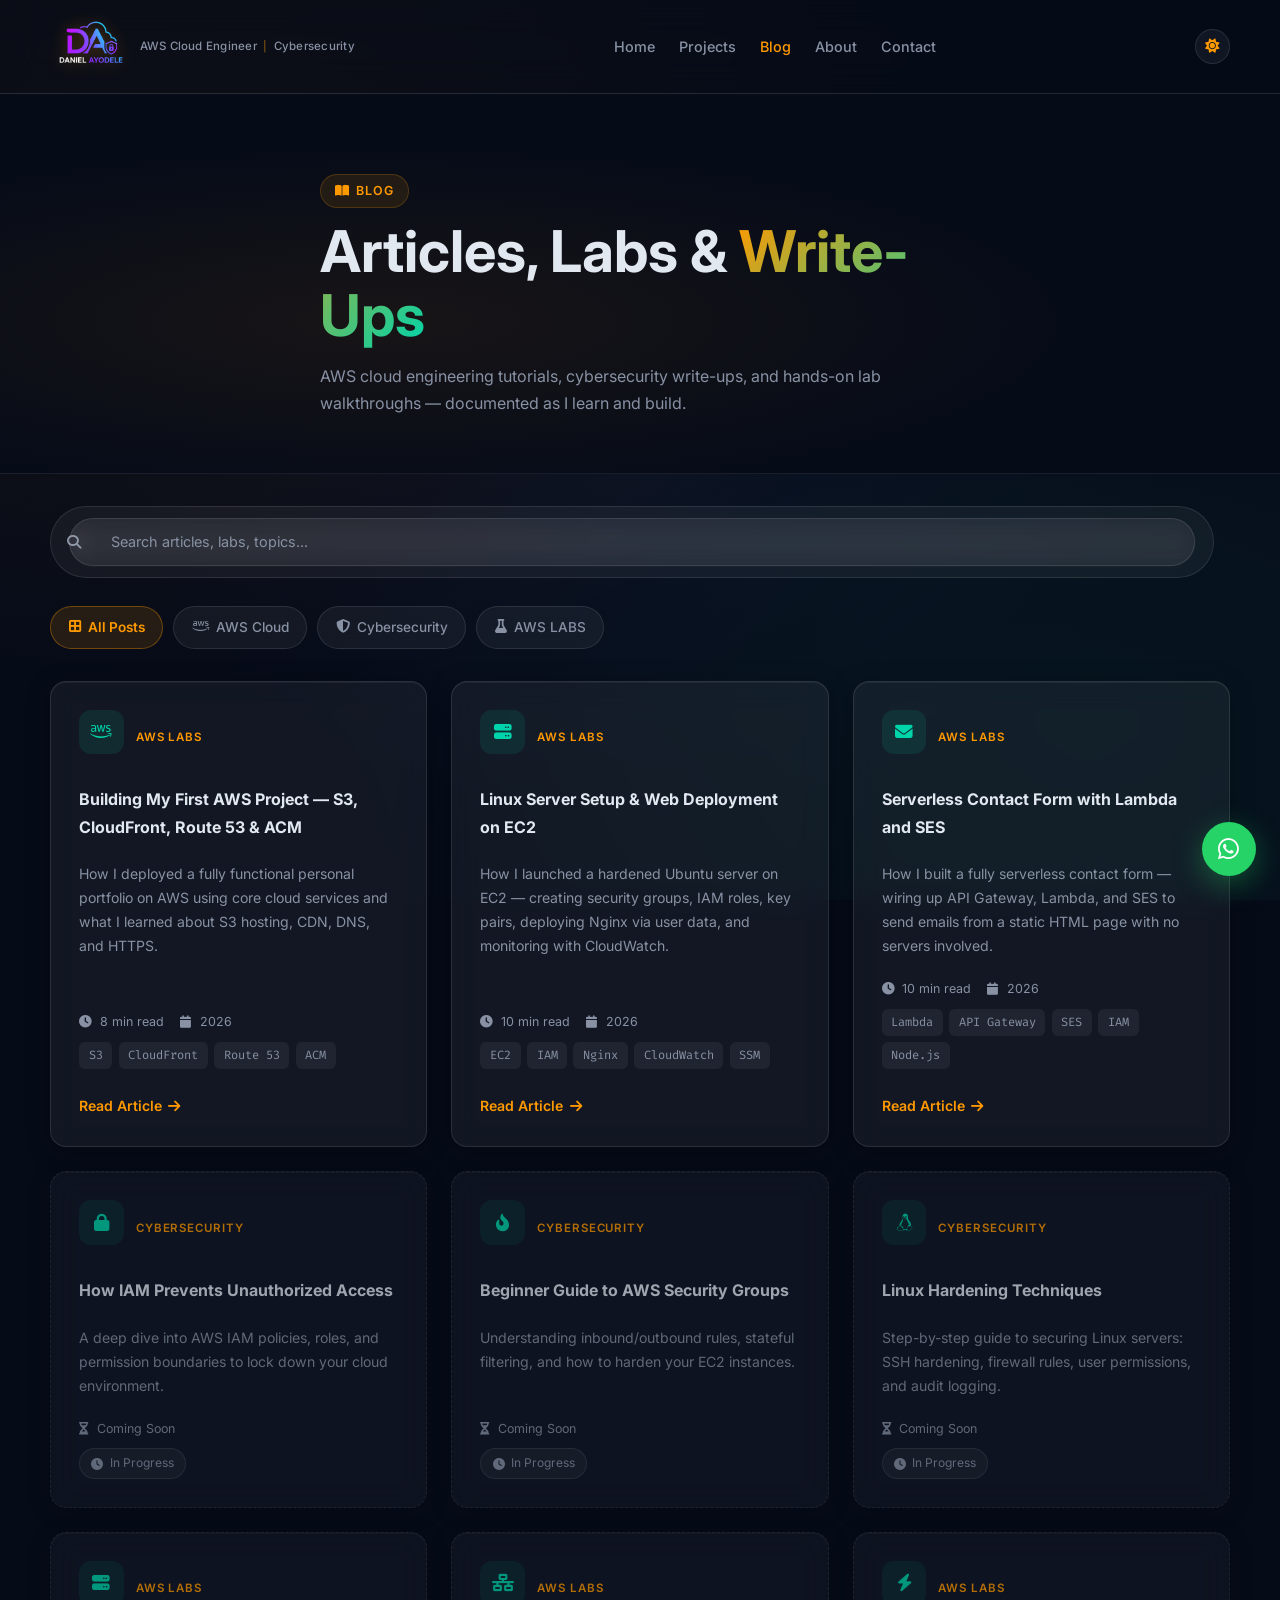
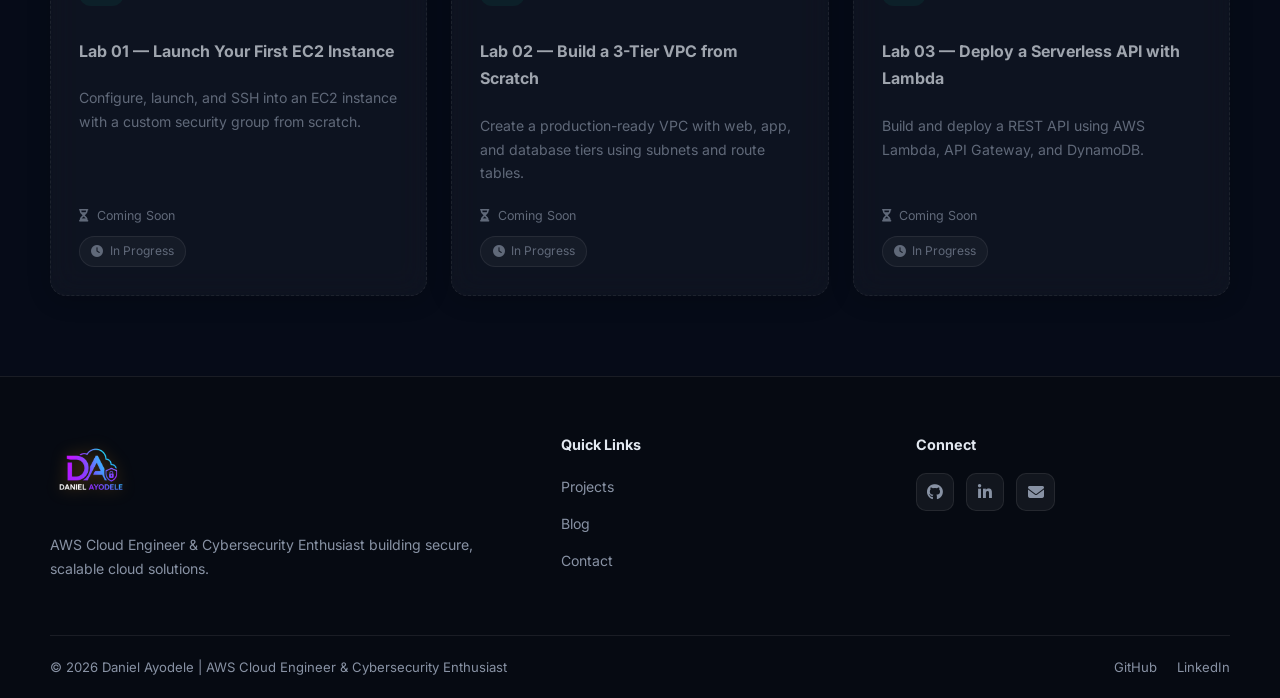
==== blog/index.html @ c3f3f772 "Update blog category from "AWS Labs" to "AWS LABS" for consistency across blog posts and navigation" ====
<!DOCTYPE html>
<html lang="en">

<head>
  <meta charset="UTF-8" />
  <meta name="viewport" content="width=device-width, initial-scale=1.0" />
  <title>Blog | Daniel Ayodele — AWS Cloud Engineer</title>
  <meta name="description"
    content="AWS tutorials, cybersecurity write-ups, and hands-on lab walkthroughs by Daniel Ayodele." />
  <link rel="preconnect" href="https://fonts.googleapis.com" />
  <link rel="preconnect" href="https://fonts.gstatic.com" crossorigin />
  <link
    href="https://fonts.googleapis.com/css2?family=Inter:wght@300;400;500;600;700&family=Fira+Code:wght@400;500&display=swap"
    rel="stylesheet" />
  <link rel="stylesheet" href="https://cdnjs.cloudflare.com/ajax/libs/font-awesome/6.5.0/css/all.min.css" />
  <link rel="icon" type="image/png" href="../assets/logo.png" />
  <link rel="stylesheet" href="../css/style.css" />
  <link rel="stylesheet" href="../css/blog.css" />
</head>

<body>

  <!-- ===== NAVBAR ===== -->
  <nav class="navbar" id="navbar">
    <div class="nav-container container">
      <a href="../index.html" class="nav-logo">
        <img src="../assets/logo.png" alt="Daniel Ayodele" class="nav-logo-img" />
        <span class="nav-tagline">AWS Cloud Engineer<span class="nav-tagline-sep">|</span>Cybersecurity</span>
      </a>
      <ul class="nav-links" id="navLinks">
        <li><a href="../index.html">Home</a></li>
        <li><a href="../index.html#projects">Projects</a></li>
        <li><a href="index.html" class="nav-active">Blog</a></li>
        <li><a href="../index.html#about">About</a></li>
        <li><a href="../contact.html">Contact</a></li>
      </ul>
      <div class="nav-actions">
        <button class="theme-toggle" id="themeToggle" aria-label="Toggle light mode">
          <i class="fas fa-sun" id="themeIcon"></i>
        </button>
        <button class="hamburger" id="hamburger" aria-label="Toggle menu">
          <span></span><span></span><span></span>
        </button>
      </div>
    </div>
  </nav>

  <!-- ===== PAGE HERO ===== -->
  <section class="page-hero">
    <div class="container page-hero-inner">
      <span class="tag"><i class="fas fa-book-open"></i> Blog</span>
      <h1>Articles, Labs &amp; <span class="gradient-text">Write-Ups</span></h1>
      <p>AWS cloud engineering tutorials, cybersecurity write-ups, and hands-on lab walkthroughs — documented as I learn
        and build.</p>
    </div>
  </section>

  <!-- ===== BLOG CONTENT ===== -->
  <section class="section blog-page-section">
    <div class="container">

      <!-- Search -->
      <div class="blog-search-wrap">
        <div class="blog-search">
          <i class="fas fa-magnifying-glass"></i>
          <input type="text" id="blogSearch" placeholder="Search articles, labs, topics..." autocomplete="off" />
          <button class="search-clear hidden" id="searchClear" aria-label="Clear search">
            <i class="fas fa-xmark"></i>
          </button>
        </div>
        <span class="search-count" id="searchCount"></span>
      </div>

      <!-- Category Tabs -->
      <div class="blog-tabs" id="blogTabs">
        <button class="blog-tab active" data-filter="all">
          <i class="fas fa-border-all"></i> All Posts
        </button>
        <button class="blog-tab" data-filter="aws">
          <i class="fab fa-aws"></i> AWS Cloud
        </button>
        <button class="blog-tab" data-filter="security">
          <i class="fas fa-shield-halved"></i> Cybersecurity
        </button>
        <button class="blog-tab" data-filter="labs">
          <i class="fas fa-flask"></i> AWS LABS
        </button>
      </div>

      <!-- Posts Grid -->
      <div class="blog-posts-grid" id="blogPostsGrid">

        <!-- POST 01 — AWS -->
        <article class="blog-card" data-category="aws">
          <div class="blog-card-top">
            <div class="blog-icon"><i class="fab fa-aws"></i></div>
            <span class="blog-cat">AWS LABS</span>
          </div>
          <h3>Building My First AWS Project — S3, CloudFront, Route 53 &amp; ACM</h3>
          <p>How I deployed a fully functional personal portfolio on AWS using core cloud services and what I learned
            about S3 hosting, CDN, DNS, and HTTPS.</p>
          <div class="blog-card-footer">
            <div class="blog-meta">
              <span><i class="fas fa-clock"></i> 8 min read</span>
              <span><i class="fas fa-calendar"></i> 2026</span>
            </div>
            <div class="card-tech"><span>S3</span><span>CloudFront</span><span>Route 53</span><span>ACM</span></div>
            <a href="blog-post-1.html" class="card-link">Read Article <i class="fas fa-arrow-right"></i></a>
          </div>
        </article>

        <!-- POST 02 — AWS -->
        <article class="blog-card" data-category="aws">
          <div class="blog-card-top">
            <div class="blog-icon"><i class="fas fa-server"></i></div>
            <span class="blog-cat">AWS LABS</span>
          </div>
          <h3>Linux Server Setup &amp; Web Deployment on EC2</h3>
          <p>How I launched a hardened Ubuntu server on EC2 — creating security groups, IAM roles, key pairs, deploying Nginx via user data, and monitoring with CloudWatch.</p>
          <div class="blog-card-footer">
            <div class="blog-meta">
              <span><i class="fas fa-clock"></i> 10 min read</span>
              <span><i class="fas fa-calendar"></i> 2026</span>
            </div>
            <div class="card-tech"><span>EC2</span><span>IAM</span><span>Nginx</span><span>CloudWatch</span><span>SSM</span></div>
            <a href="blog-post-2.html" class="card-link">Read Article <i class="fas fa-arrow-right"></i></a>
          </div>
        </article>

        <!-- POST 03 — AWS -->
        <article class="blog-card" data-category="aws">
          <div class="blog-card-top">
            <div class="blog-icon"><i class="fas fa-envelope"></i></div>
            <span class="blog-cat">AWS LABS</span>
          </div>
          <h3>Serverless Contact Form with Lambda and SES</h3>
          <p>How I built a fully serverless contact form — wiring up API Gateway, Lambda, and SES to send emails from a static HTML page with no servers involved.</p>
          <div class="blog-card-footer">
            <div class="blog-meta">
              <span><i class="fas fa-clock"></i> 10 min read</span>
              <span><i class="fas fa-calendar"></i> 2026</span>
            </div>
            <div class="card-tech"><span>Lambda</span><span>API Gateway</span><span>SES</span><span>IAM</span><span>Node.js</span></div>
            <a href="blog-post-3.html" class="card-link">Read Article <i class="fas fa-arrow-right"></i></a>
          </div>
        </article>

        <!-- PLACEHOLDER — Cybersecurity -->
        <article class="blog-card blog-card-placeholder" data-category="security">
          <div class="blog-card-top">
            <div class="blog-icon"><i class="fas fa-lock"></i></div>
            <span class="blog-cat">Cybersecurity</span>
          </div>
          <h3>How IAM Prevents Unauthorized Access</h3>
          <p>A deep dive into AWS IAM policies, roles, and permission boundaries to lock down your cloud environment.</p>
          <div class="blog-card-footer">
            <div class="blog-meta">
              <span><i class="fas fa-hourglass-half"></i> Coming Soon</span>
            </div>
            <span class="coming-soon-pill"><i class="fas fa-clock"></i> In Progress</span>
          </div>
        </article>

        <!-- PLACEHOLDER — Cybersecurity -->
        <article class="blog-card blog-card-placeholder" data-category="security">
          <div class="blog-card-top">
            <div class="blog-icon"><i class="fas fa-fire-flame-curved"></i></div>
            <span class="blog-cat">Cybersecurity</span>
          </div>
          <h3>Beginner Guide to AWS Security Groups</h3>
          <p>Understanding inbound/outbound rules, stateful filtering, and how to harden your EC2 instances.</p>
          <div class="blog-card-footer">
            <div class="blog-meta">
              <span><i class="fas fa-hourglass-half"></i> Coming Soon</span>
            </div>
            <span class="coming-soon-pill"><i class="fas fa-clock"></i> In Progress</span>
          </div>
        </article>

        <!-- PLACEHOLDER — Cybersecurity -->
        <article class="blog-card blog-card-placeholder" data-category="security">
          <div class="blog-card-top">
            <div class="blog-icon"><i class="fab fa-linux"></i></div>
            <span class="blog-cat">Cybersecurity</span>
          </div>
          <h3>Linux Hardening Techniques</h3>
          <p>Step-by-step guide to securing Linux servers: SSH hardening, firewall rules, user permissions, and audit
            logging.</p>
          <div class="blog-card-footer">
            <div class="blog-meta">
              <span><i class="fas fa-hourglass-half"></i> Coming Soon</span>
            </div>
            <span class="coming-soon-pill"><i class="fas fa-clock"></i> In Progress</span>
          </div>
        </article>

        <!-- PLACEHOLDER — Labs -->
        <article class="blog-card blog-card-placeholder" data-category="labs">
          <div class="blog-card-top">
            <div class="blog-icon"><i class="fas fa-server"></i></div>
            <span class="blog-cat">AWS LABS</span>
          </div>
          <h3>Lab 01 — Launch Your First EC2 Instance</h3>
          <p>Configure, launch, and SSH into an EC2 instance with a custom security group from scratch.</p>
          <div class="blog-card-footer">
            <div class="blog-meta">
              <span><i class="fas fa-hourglass-half"></i> Coming Soon</span>
            </div>
            <span class="coming-soon-pill"><i class="fas fa-clock"></i> In Progress</span>
          </div>
        </article>

        <!-- PLACEHOLDER — Labs -->
        <article class="blog-card blog-card-placeholder" data-category="labs">
          <div class="blog-card-top">
            <div class="blog-icon"><i class="fas fa-network-wired"></i></div>
            <span class="blog-cat">AWS LABS</span>
          </div>
          <h3>Lab 02 — Build a 3-Tier VPC from Scratch</h3>
          <p>Create a production-ready VPC with web, app, and database tiers using subnets and route tables.</p>
          <div class="blog-card-footer">
            <div class="blog-meta">
              <span><i class="fas fa-hourglass-half"></i> Coming Soon</span>
            </div>
            <span class="coming-soon-pill"><i class="fas fa-clock"></i> In Progress</span>
          </div>
        </article>

        <!-- PLACEHOLDER — Labs -->
        <article class="blog-card blog-card-placeholder" data-category="labs">
          <div class="blog-card-top">
            <div class="blog-icon"><i class="fas fa-bolt"></i></div>
            <span class="blog-cat">AWS LABS</span>
          </div>
          <h3>Lab 03 — Deploy a Serverless API with Lambda</h3>
          <p>Build and deploy a REST API using AWS Lambda, API Gateway, and DynamoDB.</p>
          <div class="blog-card-footer">
            <div class="blog-meta">
              <span><i class="fas fa-hourglass-half"></i> Coming Soon</span>
            </div>
            <span class="coming-soon-pill"><i class="fas fa-clock"></i> In Progress</span>
          </div>
        </article>

      </div>

      <!-- Empty state -->
      <div class="blog-empty hidden" id="blogEmpty">
        <i class="fas fa-pen-to-square"></i>
        <p>Articles in this category are coming soon. Follow me on <a
            href="https://www.linkedin.com/in/danielayodele0420/" target="_blank" rel="noopener">LinkedIn</a> for
          updates.</p>
      </div>

    </div>
  </section>

  <!-- ===== FOOTER ===== -->
  <footer class="footer">
    <div class="container footer-inner">
      <div class="footer-brand">
        <a href="../index.html" class="nav-logo">
          <img src="../assets/logo.png" alt="Daniel Ayodele" class="nav-logo-img" />
        </a>
        <p>AWS Cloud Engineer &amp; Cybersecurity Enthusiast building secure, scalable cloud solutions.</p>
      </div>
      <div class="footer-nav">
        <h4>Quick Links</h4>
        <ul>
          <li><a href="../index.html#projects">Projects</a></li>
          <li><a href="index.html">Blog</a></li>
          <li><a href="../contact.html">Contact</a></li>
        </ul>
      </div>
      <div class="footer-connect">
        <h4>Connect</h4>
        <div class="footer-socials">
          <a href="https://github.com/temi-Dee" target="_blank" rel="noopener" aria-label="GitHub"><i
              class="fab fa-github"></i></a>
          <a href="https://www.linkedin.com/in/danielayodele0420/" target="_blank" rel="noopener"
            aria-label="LinkedIn"><i class="fab fa-linkedin-in"></i></a>
          <a href="mailto:ayodeledaniel0240@gmail.com" aria-label="Email"><i class="fas fa-envelope"></i></a>
        </div>
      </div>
    </div>
    <div class="footer-bottom container">
      <p>&copy; 2026 Daniel Ayodele | AWS Cloud Engineer &amp; Cybersecurity Enthusiast</p>
      <div class="footer-links">
        <a href="https://github.com/temi-Dee" target="_blank" rel="noopener">GitHub</a>
        <a href="https://www.linkedin.com/in/danielayodele0420/" target="_blank" rel="noopener">LinkedIn</a>
      </div>
    </div>
  </footer>

  <!-- WhatsApp Float -->
  <a href="https://wa.me/2349039062561?text=Hi%20Daniel!%20I%20found%20your%20portfolio%20and%20would%20like%20to%20connect."
    class="wa-float" target="_blank" rel="noopener" aria-label="Chat on WhatsApp">
    <i class="fab fa-whatsapp"></i>
    <span class="wa-tooltip">Chat on WhatsApp</span>
  </a>

  <script src="../js/script.js"></script>
  <script src="../js/blog.js"></script>
</body>

</html>
---- css/style.css ----
:root {
  --bg: #060b18;
  --surface: rgba(255, 255, 255, 0.04);
  --surface-2: rgba(255, 255, 255, 0.06);
  --glass: rgba(255, 255, 255, 0.05);
  --glass-border: rgba(255, 255, 255, 0.1);
  --glass-hover: rgba(255, 255, 255, 0.09);
  --text: #e2e8f0;
  --muted: #8892a4;
  --primary: #f90;
  --primary-2: #ff6b00;
  --accent: #00d4aa;
  --aws: #ff9900;
  --border: rgba(255, 255, 255, 0.08);
  --shadow: 0 8px 32px rgba(0, 0, 0, 0.5);
  --radius: 16px;
}

* {
  box-sizing: border-box;
}

html {
  scroll-behavior: smooth;
}

body {
  margin: 0;
  overflow-x: hidden;
  overflow-y: auto;
  font-family: 'Inter', sans-serif;
  color: var(--text);
  background: var(--bg);
  background-image:
    radial-gradient(ellipse at 15% 20%, rgba(255, 153, 0, 0.07) 0%, transparent 50%),
    radial-gradient(ellipse at 85% 80%, rgba(0, 212, 170, 0.05) 0%, transparent 50%),
    radial-gradient(ellipse at 50% 50%, rgba(99, 102, 241, 0.04) 0%, transparent 60%);
  background-attachment: fixed;
  line-height: 1.7;
}

a {
  color: inherit;
  text-decoration: none;
}

img {
  width: 100%;
  display: block;
}

button,
input,
textarea,
select {
  font: inherit;
}

.container {
  width: min(1180px, calc(100% - 2rem));
  margin: 0 auto;
}

/* ===== NAVBAR ===== */
.navbar {
  position: sticky;
  top: 0;
  z-index: 10000;
  /* Glassmorphism */
  background: rgba(6, 11, 24, 0.55);
  -webkit-backdrop-filter: blur(18px);
  backdrop-filter: blur(18px);

  border-bottom: 1px solid rgba(255, 255, 255, 0.12);

  box-shadow: 0 0 0 rgba(0, 0, 0, 0);
}


.nav-container {
  display: flex;
  align-items: center;
  justify-content: space-between;
  padding: 0.4rem 0;
  gap: 1rem;
  flex-wrap: wrap;
}

.nav-logo {
  display: inline-flex;
  align-items: center;
  gap: 0.6rem;
  font-size: 1.4rem;
  font-weight: 700;
  color: var(--text);
}

.nav-logo-img {
  height: 80px;
  width: auto;
  display: block;
  object-fit: contain;
  filter: brightness(1.2) contrast(1.1) drop-shadow(0 0 8px rgba(255, 153, 0, 0.35));
}

.nav-links {
  display: flex;
  position: relative;
  z-index: 9999;
  align-items: center;
  gap: 1.5rem;
  list-style: none;
  margin: 0;
  padding: 0;
}

.nav-links a {
  color: var(--muted);
  font-weight: 500;
  font-size: 0.9rem;
  transition: color 0.2s;
}

.nav-links a:hover,
.nav-active {
  color: var(--aws) !important;
}

.hamburger {
  display: none;
  flex-direction: column;
  justify-content: center;
  align-items: center;
  gap: 5px;
  background: rgba(255, 153, 0, 0.2);
  border: 2px solid #ff9900;
  border-radius: 10px;
  cursor: pointer;
  padding: 8px 10px;
  width: 44px;
  height: 44px;
  flex-shrink: 0;
  position: relative;
  z-index: 10000;
  -webkit-tap-highlight-color: transparent;
}

.hamburger span {
  display: block;
  width: 22px;
  height: 2.5px;
  background: #ff9900;
  border-radius: 3px;
  transition: transform 0.3s ease, opacity 0.3s ease, width 0.3s ease;
  transform-origin: center;
  pointer-events: none;
}

/* X state */
.hamburger.is-open span:nth-child(1) {
  transform: translateY(7px) rotate(45deg);
}

.hamburger.is-open span:nth-child(2) {
  opacity: 0;
  width: 0;
}

.hamburger.is-open span:nth-child(3) {
  transform: translateY(-7px) rotate(-45deg);
}

/* ===== NAV TAGLINE ===== */
.nav-tagline {
  display: flex;
  align-items: center;
  gap: 0.4rem;
  font-size: 0.72rem;
  font-weight: 500;
  color: var(--muted);
  white-space: nowrap;
  letter-spacing: 0.02em;
}

.nav-tagline-sep {
  color: var(--aws);
  opacity: 0.5;
  font-size: 0.65rem;
}

@media (max-width: 768px) {
  .nav-tagline {
    display: none;
  }
}

/* ===== BADGE — high contrast ===== */
.badge {
  display: inline-flex;
  align-items: center;
  gap: 0.5rem;
  padding: 0.45rem 1rem;
  border-radius: 999px;
  background: rgba(255, 153, 0, 0.18);
  border: 1px solid rgba(255, 153, 0, 0.4);
  color: #fff9e6;
  font-size: 0.82rem;
  font-weight: 700;
  letter-spacing: 0.05em;
  text-transform: uppercase;
  margin-bottom: 1.5rem;
}

/* ===== HERO SUBHEADING — overflow fix ===== */
.hero-sub {
  font-size: clamp(0.9rem, 2.5vw, 1.05rem);
  color: var(--muted);
  max-width: 100%;
  width: 100%;
  margin-bottom: 1.75rem;
  line-height: 1.75;
  word-break: break-word;
  overflow-wrap: break-word;
  padding-right: 0;
}

/* ===== HERO SOCIAL PROOF ICONS ===== */
.hero-socials {
  display: flex;
  flex-wrap: wrap;
  gap: 0.85rem;
  margin-bottom: 1.75rem;
}

.hero-socials a {
  display: inline-flex;
  align-items: center;
  gap: 0.4rem;
  font-size: 0.82rem;
  font-weight: 600;
  color: var(--muted);
  padding: 0.35rem 0.85rem;
  border-radius: 999px;
  border: 1px solid var(--glass-border);
  background: var(--glass);
  -webkit-backdrop-filter: blur(8px);
  backdrop-filter: blur(8px);
  transition: color 0.2s, border-color 0.2s;
}

.hero-socials a:hover {
  color: var(--aws);
  border-color: rgba(255, 153, 0, 0.35);
}

.hero-socials a i {
  font-size: 0.9rem;
}

/* ===== HERO ===== */
.hero {
  position: relative;
  min-height: 90vh;
  display: grid;
  grid-template-columns: 1fr auto;
  align-items: center;
  gap: 3rem;
  padding: 5rem 0;
}

.hero-bg {
  position: absolute;
  inset: 0;
  background: radial-gradient(ellipse at 20% 50%, rgba(255, 153, 0, 0.08) 0%, transparent 60%),
    radial-gradient(ellipse at 80% 20%, rgba(0, 212, 170, 0.06) 0%, transparent 50%);
}

.hero-grid-overlay {
  position: absolute;
  inset: 0;
  background-image: linear-gradient(rgba(255, 255, 255, 0.03) 1px, transparent 1px),
    linear-gradient(90deg, rgba(255, 255, 255, 0.03) 1px, transparent 1px);
  background-size: 50px 50px;
}

.hero-content {
  position: relative;
  z-index: 1;
  max-width: 680px;
  min-width: 0;
  overflow: hidden;
}

.hero h1 {
  font-size: clamp(2.2rem, 4.5vw, 3.8rem);
  font-weight: 700;
  line-height: 1.15;
  margin: 0 0 1rem;
}

.hero p,
.hero-sub {
  font-size: clamp(0.88rem, 2vw, 1.05rem);
  color: var(--muted);
  max-width: 100%;
  width: 100%;
  margin-bottom: 1.5rem;
  line-height: 1.75;
  word-break: break-word;
  overflow-wrap: break-word;
}

.gradient-text {
  background: linear-gradient(135deg, var(--aws), var(--accent));
  -webkit-background-clip: text;
  -webkit-text-fill-color: transparent;
  background-clip: text;
}

.hero-btns {
  display: flex;
  flex-wrap: wrap;
  gap: 0.85rem;
  margin-bottom: 2.5rem;
}

.btn {
  display: inline-flex;
  align-items: center;
  gap: 0.5rem;
  padding: 0.85rem 1.6rem;
  border-radius: 999px;
  border: none;
  cursor: pointer;
  font-weight: 600;
  font-size: 0.9rem;
  transition: transform 0.2s, box-shadow 0.2s, opacity 0.2s;
}

.btn:hover {
  transform: translateY(-2px);
  opacity: 0.9;
}

.btn-primary {
  background: linear-gradient(135deg, var(--aws), var(--primary-2));
  color: #000;
}

.btn-ghost {
  background: rgba(255, 255, 255, 0.07);
  color: var(--text);
  border: 1px solid var(--border);
}

.btn-outline {
  background: transparent;
  color: var(--accent);
  border: 1px solid var(--accent);
}

.hero-stats {
  display: flex;
  align-items: center;
  gap: 1.5rem;
}

.stat {
  display: flex;
  flex-direction: column;
}

.stat strong {
  font-size: 1rem;
  font-weight: 700;
  color: var(--aws);
}

.stat span {
  font-size: 0.78rem;
  color: var(--muted);
}

.stat-sep {
  width: 1px;
  height: 2rem;
  background: var(--border);
}

/* Terminal */
.hero-terminal {
  position: relative;
  z-index: 1;
  background: rgba(13, 17, 23, 0.6);
  -webkit-backdrop-filter: blur(16px);
  backdrop-filter: blur(16px);
  border: 1px solid var(--glass-border);
  border-radius: var(--radius);
  width: 340px;
  flex-shrink: 0;
  box-shadow: 0 8px 32px rgba(0, 0, 0, 0.5), inset 0 1px 0 rgba(255, 255, 255, 0.05);
}

.terminal-bar {
  display: flex;
  gap: 6px;
  padding: 0.75rem 1rem;
  border-bottom: 1px solid var(--border);
}

.terminal-bar span {
  width: 12px;
  height: 12px;
  border-radius: 50%;
  background: #ff5f57;
}

.terminal-bar span:nth-child(2) {
  background: #febc2e;
}

.terminal-bar span:nth-child(3) {
  background: #28c840;
}

.terminal-body {
  margin: 0;
  padding: 1.2rem;
  font-family: 'Fira Code', monospace;
  font-size: 0.82rem;
  line-height: 1.9;
  color: #c9d1d9;
}

.t-green {
  color: #28c840;
}

.t-cyan {
  color: var(--accent);
}

.blink {
  animation: blink 1s step-end infinite;
}

@keyframes blink {
  50% {
    opacity: 0;
  }
}

/* ===== SECTIONS ===== */
.section {
  padding: 5rem 0;
}

.section-alt {
  background: rgba(255, 255, 255, 0.02);
}

.section-head {
  max-width: 640px;
  margin-bottom: 2.5rem;
}

.section-head h2 {
  font-size: clamp(2rem, 3.5vw, 2.8rem);
  margin: 0.75rem 0 0.75rem;
  font-weight: 700;
}

.section-head p {
  color: var(--muted);
}

.tag {
  display: inline-flex;
  align-items: center;
  gap: 0.4rem;
  padding: 0.35rem 0.85rem;
  border-radius: 999px;
  background: rgba(255, 153, 0, 0.1);
  border: 1px solid rgba(255, 153, 0, 0.2);
  color: var(--aws);
  font-size: 0.78rem;
  font-weight: 600;
  text-transform: uppercase;
  letter-spacing: 0.08em;
}

/* ===== PROJECT LIST (single/few projects) ===== */
.projects-list {
  display: flex;
  flex-direction: column;
  gap: 1.5rem;
}

.project-card {
  background: var(--glass);
  -webkit-backdrop-filter: blur(16px);
  backdrop-filter: blur(16px);
  border: 1px solid rgba(255, 153, 0, 0.2);
  border-radius: var(--radius);
  padding: 2rem;
  box-shadow: 0 4px 24px rgba(0, 0, 0, 0.3), inset 0 1px 0 rgba(255, 255, 255, 0.05);
  transition: border-color 0.25s, transform 0.25s, box-shadow 0.25s;
}

.project-card:hover {
  border-color: rgba(255, 153, 0, 0.45);
  transform: translateY(-3px);
  box-shadow: 0 12px 40px rgba(255, 153, 0, 0.1), inset 0 1px 0 rgba(255, 255, 255, 0.07);
}

.project-header {
  display: flex;
  align-items: center;
  justify-content: space-between;
  margin-bottom: 1.25rem;
}

.project-num {
  font-family: 'Fira Code', monospace;
  font-size: 0.8rem;
  color: var(--aws);
  font-weight: 600;
  letter-spacing: 0.1em;
  text-transform: uppercase;
}

.card-badge.live {
  background: rgba(0, 212, 170, 0.15);
  color: var(--accent);
  border: 1px solid rgba(0, 212, 170, 0.3);
  padding: 0.25rem 0.75rem;
  border-radius: 999px;
  font-size: 0.75rem;
  font-weight: 600;
}

.project-body {
  display: flex;
  gap: 1.5rem;
  align-items: flex-start;
}

.project-body .card-icon {
  flex-shrink: 0;
  width: 3rem;
  height: 3rem;
  font-size: 1.3rem;
}

.project-body h3 {
  font-size: 1.2rem;
  margin: 0.4rem 0 0.75rem;
  color: var(--text);
}

.project-body p {
  color: var(--muted);
  font-size: 0.9rem;
  margin: 0 0 1.25rem;
  line-height: 1.75;
}

.project-learnings {
  display: flex;
  flex-wrap: wrap;
  gap: 0.6rem;
  margin-bottom: 1.25rem;
}

.learning {
  display: inline-flex;
  align-items: center;
  gap: 0.4rem;
  padding: 0.3rem 0.75rem;
  border-radius: 8px;
  background: rgba(0, 212, 170, 0.08);
  border: 1px solid rgba(0, 212, 170, 0.2);
  color: var(--accent);
  font-size: 0.8rem;
  font-weight: 500;
}

.learning i {
  font-size: 0.7rem;
}

.project-coming {
  display: flex;
  align-items: center;
  gap: 1rem;
  padding: 1.5rem 2rem;
  border: 1px dashed rgba(255, 255, 255, 0.1);
  border-radius: var(--radius);
  background: var(--glass);
  -webkit-backdrop-filter: blur(10px);
  backdrop-filter: blur(10px);
  color: var(--muted);
  font-size: 0.9rem;
}

.project-coming i {
  color: var(--aws);
  font-size: 1.2rem;
  flex-shrink: 0;
}

.project-coming p {
  margin: 0;
}

/* ===== COMING SOON BOX (articles) ===== */
.coming-soon-box {
  display: flex;
  flex-direction: column;
  align-items: center;
  text-align: center;
  gap: 0.75rem;
  padding: 3.5rem 2rem;
  border: 1px dashed rgba(255, 255, 255, 0.1);
  border-radius: var(--radius);
  background: var(--glass);
  -webkit-backdrop-filter: blur(12px);
  backdrop-filter: blur(12px);
  box-shadow: inset 0 1px 0 rgba(255, 255, 255, 0.05);
}

.coming-soon-box i {
  font-size: 2.5rem;
  color: var(--aws);
  opacity: 0.6;
}

.coming-soon-box h3 {
  margin: 0;
  font-size: 1.2rem;
  color: var(--text);
}

.coming-soon-box p {
  color: var(--muted);
  max-width: 480px;
  margin: 0;
  font-size: 0.92rem;
}

.coming-soon-links {
  display: flex;
  flex-wrap: wrap;
  gap: 0.75rem;
  justify-content: center;
  margin-top: 0.5rem;
}

/* WhatsApp social button */
.social-btn.whatsapp {
  color: #25d366;
  border-color: rgba(37, 211, 102, 0.3);
}

/* WhatsApp info icon in contact sidebar */
.info-ico.whatsapp-ico {
  background: rgba(37, 211, 102, 0.12);
  color: #25d366;
}

/* ===== PROJECT CARDS ===== */
.cards-grid {
  display: grid;
  grid-template-columns: repeat(3, 1fr);
  gap: 1.5rem;
}

.card {
  background: var(--glass);
  -webkit-backdrop-filter: blur(14px);
  backdrop-filter: blur(14px);
  border: 1px solid var(--glass-border);
  border-radius: var(--radius);
  padding: 1.75rem;
  position: relative;
  box-shadow: 0 4px 24px rgba(0, 0, 0, 0.3), inset 0 1px 0 rgba(255, 255, 255, 0.05);
  transition: border-color 0.25s, transform 0.25s, box-shadow 0.25s;
}

.card:hover {
  border-color: rgba(255, 153, 0, 0.35);
  transform: translateY(-4px);
  box-shadow: 0 16px 48px rgba(0, 0, 0, 0.4), inset 0 1px 0 rgba(255, 255, 255, 0.08);
}

.card-featured {
  border-color: rgba(255, 153, 0, 0.3);
  background: rgba(255, 153, 0, 0.04);
  -webkit-backdrop-filter: blur(14px);
  backdrop-filter: blur(14px);
}

.card-badge {
  position: absolute;
  top: 1rem;
  right: 1rem;
  padding: 0.25rem 0.7rem;
  border-radius: 999px;
  background: var(--aws);
  color: #000;
  font-size: 0.72rem;
  font-weight: 700;
}

.card-icon {
  width: 2.8rem;
  height: 2.8rem;
  display: grid;
  place-items: center;
  border-radius: 12px;
  background: rgba(255, 153, 0, 0.12);
  color: var(--aws);
  font-size: 1.1rem;
  margin-bottom: 0.75rem;
}

.card-tag {
  font-size: 0.72rem;
  font-weight: 600;
  color: var(--accent);
  text-transform: uppercase;
  letter-spacing: 0.08em;
}

.card h3 {
  font-size: 1.05rem;
  margin: 0.5rem 0 0.6rem;
  color: var(--text);
}

.card p {
  color: var(--muted);
  font-size: 0.9rem;
  margin: 0 0 1rem;
}

.card-tech {
  display: flex;
  flex-wrap: wrap;
  gap: 0.4rem;
  margin-bottom: 1rem;
}

.card-tech span {
  padding: 0.2rem 0.6rem;
  border-radius: 6px;
  background: rgba(255, 255, 255, 0.06);
  color: var(--muted);
  font-size: 0.75rem;
  font-family: 'Fira Code', monospace;
}

.card-link {
  display: inline-flex;
  align-items: center;
  gap: 0.4rem;
  color: var(--aws);
  font-size: 0.88rem;
  font-weight: 600;
  transition: gap 0.2s;
}

.card-link:hover {
  gap: 0.7rem;
}

/* ===== BLOG GRID ===== */
.blog-grid {
  display: grid;
  grid-template-columns: repeat(3, 1fr);
  gap: 1.5rem;
}

.blog-card {
  background: var(--glass);
  -webkit-backdrop-filter: blur(14px);
  backdrop-filter: blur(14px);
  border: 1px solid var(--glass-border);
  border-radius: var(--radius);
  padding: 1.75rem;
  box-shadow: 0 4px 24px rgba(0, 0, 0, 0.3), inset 0 1px 0 rgba(255, 255, 255, 0.05);
  transition: border-color 0.25s, transform 0.25s, box-shadow 0.25s;
}

.blog-card:hover {
  border-color: rgba(0, 212, 170, 0.3);
  transform: translateY(-4px);
  box-shadow: 0 16px 48px rgba(0, 0, 0, 0.4), inset 0 1px 0 rgba(255, 255, 255, 0.08);
}

.blog-icon {
  width: 2.8rem;
  height: 2.8rem;
  display: grid;
  place-items: center;
  border-radius: 12px;
  background: rgba(0, 212, 170, 0.1);
  color: var(--accent);
  font-size: 1.1rem;
  margin-bottom: 0.75rem;
}

.blog-cat {
  font-size: 0.72rem;
  font-weight: 600;
  color: var(--aws);
  text-transform: uppercase;
  letter-spacing: 0.08em;
}

.blog-card h3 {
  font-size: 1rem;
  margin: 0.5rem 0 0.6rem;
  color: var(--text);
}

.blog-card p {
  color: var(--muted);
  font-size: 0.88rem;
  margin: 0 0 1rem;
}

/* ===== LABS ===== */
.labs-grid {
  display: grid;
  grid-template-columns: repeat(2, 1fr);
  gap: 1.5rem;
}

.lab-card {
  background: var(--glass);
  -webkit-backdrop-filter: blur(14px);
  backdrop-filter: blur(14px);
  border: 1px solid var(--glass-border);
  border-radius: var(--radius);
  padding: 1.75rem;
  display: flex;
  flex-direction: column;
  gap: 0.5rem;
  box-shadow: 0 4px 24px rgba(0, 0, 0, 0.3), inset 0 1px 0 rgba(255, 255, 255, 0.05);
  transition: border-color 0.25s, transform 0.25s;
}

.lab-card:hover {
  border-color: rgba(255, 153, 0, 0.3);
  transform: translateY(-3px);
}

.lab-num {
  font-family: 'Fira Code', monospace;
  font-size: 2rem;
  font-weight: 700;
  color: rgba(255, 153, 0, 0.2);
  line-height: 1;
}

.lab-card h3 {
  font-size: 1rem;
  margin: 0;
  color: var(--text);
}

.lab-card p {
  color: var(--muted);
  font-size: 0.88rem;
  margin: 0;
  flex: 1;
}

/* ===== CERTIFICATIONS ===== */
.cert-grid {
  display: flex;
  flex-wrap: wrap;
  gap: 1.25rem;
}

.cert-card {
  background: var(--surface-2);
  border: 1px solid var(--border);
  border-radius: var(--radius);
  padding: 1.5rem 2rem;
  display: flex;
  align-items: center;
  gap: 1rem;
  flex: 1;
  min-width: 220px;
  transition: border-color 0.2s;
}

.cert-card:hover {
  border-color: rgba(255, 153, 0, 0.3);
}

.cert-icon {
  width: 3rem;
  height: 3rem;
  display: grid;
  place-items: center;
  border-radius: 12px;
  font-size: 1.3rem;
  flex-shrink: 0;
}

.cert-icon.aws {
  background: rgba(255, 153, 0, 0.12);
  color: var(--aws);
}

.cert-icon.sec {
  background: rgba(0, 212, 170, 0.12);
  color: var(--accent);
}

.cert-icon.cisco {
  background: rgba(0, 120, 215, 0.12);
  color: #0078d7;
}

.cert-icon.google {
  background: rgba(66, 133, 244, 0.12);
  color: #4285f4;
}

.cert-card h4 {
  margin: 0 0 0.25rem;
  font-size: 0.92rem;
  color: var(--text);
}

.cert-issuer {
  font-size: 0.78rem;
  color: var(--muted);
}

/* ===== SKILLS ===== */
.skills-grid {
  display: grid;
  grid-template-columns: repeat(3, 1fr);
  gap: 1.5rem;
}

.skill-group {
  background: var(--glass);
  -webkit-backdrop-filter: blur(14px);
  backdrop-filter: blur(14px);
  border: 1px solid var(--glass-border);
  border-radius: var(--radius);
  padding: 1.5rem;
  box-shadow: 0 4px 24px rgba(0, 0, 0, 0.25), inset 0 1px 0 rgba(255, 255, 255, 0.05);
  transition: border-color 0.25s, transform 0.25s;
}

.skill-group:hover {
  border-color: rgba(255, 153, 0, 0.25);
  transform: translateY(-2px);
}

.skill-group h4 {
  display: flex;
  align-items: center;
  gap: 0.5rem;
  margin: 0 0 1rem;
  color: var(--aws);
  font-size: 0.95rem;
}

.skill-tags {
  display: flex;
  flex-wrap: wrap;
  gap: 0.5rem;
}

.skill-tags span {
  padding: 0.3rem 0.75rem;
  border-radius: 8px;
  background: rgba(255, 255, 255, 0.05);
  border: 1px solid var(--border);
  color: var(--muted);
  font-size: 0.82rem;
  font-family: 'Fira Code', monospace;
}

/* ===== ABOUT ===== */
.about-grid {
  display: grid;
  grid-template-columns: auto 1fr;
  gap: 4rem;
  align-items: start;
}

.about-visual {
  display: flex;
  flex-direction: column;
  align-items: center;
  gap: 1.25rem;
}

.about-avatar {
  width: 200px;
  height: 200px;
  border-radius: 50%;
  border: 3px solid rgba(255, 153, 0, 0.35);
  overflow: hidden;
  flex-shrink: 0;
  box-shadow: 0 0 40px rgba(255, 153, 0, 0.12);
}

.about-avatar img {
  width: 100%;
  height: 100%;
  object-fit: cover;
  display: block;
}

.about-badges {
  display: flex;
  flex-direction: column;
  gap: 0.5rem;
  align-items: center;
}

.about-badges span {
  display: inline-flex;
  align-items: center;
  gap: 0.4rem;
  padding: 0.3rem 0.85rem;
  border-radius: 999px;
  background: var(--glass);
  -webkit-backdrop-filter: blur(10px);
  backdrop-filter: blur(10px);
  border: 1px solid var(--glass-border);
  color: var(--muted);
  font-size: 0.8rem;
  white-space: nowrap;
}

.about-body h2 {
  font-size: clamp(1.8rem, 3vw, 2.4rem);
  margin: 0.75rem 0 1rem;
}

.about-body>p {
  color: var(--muted);
  margin-bottom: 1.5rem;
}

.interests-grid {
  display: grid;
  grid-template-columns: repeat(2, 1fr);
  gap: 0.6rem;
  margin-bottom: 2rem;
}

.interest {
  display: flex;
  align-items: center;
  gap: 0.6rem;
  color: var(--muted);
  font-size: 0.88rem;
}

.interest i {
  color: var(--aws);
  width: 1rem;
}

/* ===== SOCIAL LINKS ===== */
.social-label {
  font-weight: 600;
  color: var(--text);
  margin: 0 0 0.75rem;
  font-size: 0.9rem;
}

.socials-row {
  display: flex;
  flex-wrap: wrap;
  gap: 0.75rem;
}

.social-btn {
  display: inline-flex;
  align-items: center;
  gap: 0.5rem;
  padding: 0.6rem 1.2rem;
  border-radius: 999px;
  font-size: 0.85rem;
  font-weight: 600;
  background: var(--glass);
  -webkit-backdrop-filter: blur(10px);
  backdrop-filter: blur(10px);
  border: 1px solid var(--glass-border);
  transition: transform 0.2s, border-color 0.2s, background 0.2s;
}

.social-btn:hover {
  background: var(--glass-hover);
}

.social-btn:hover {
  transform: translateY(-2px);
}

.social-btn.linkedin {
  color: #0a66c2;
  border-color: rgba(10, 102, 194, 0.3);
}

.social-btn.github {
  color: var(--text);
  border-color: rgba(255, 255, 255, 0.15);
}

.social-btn.twitter {
  color: var(--text);
  border-color: rgba(255, 255, 255, 0.15);
}

.social-btn.email {
  color: var(--accent);
  border-color: rgba(0, 212, 170, 0.3);
}

/* ===== FOOTER ===== */
.footer {
  background: #060a12;
  border-top: 1px solid var(--border);
  padding: 3.5rem 0 0;
}

.footer-inner {
  display: grid;
  grid-template-columns: 1.5fr 1fr 1fr;
  gap: 2.5rem;
  padding-bottom: 2.5rem;
}

.footer-brand p {
  color: var(--muted);
  font-size: 0.88rem;
  margin-top: 0.75rem;
}

.footer-nav h4,
.footer-connect h4 {
  color: var(--text);
  font-size: 0.9rem;
  margin: 0 0 1rem;
}

.footer-nav ul {
  list-style: none;
  padding: 0;
  margin: 0;
  display: flex;
  flex-direction: column;
  gap: 0.6rem;
}

.footer-nav a {
  color: var(--muted);
  font-size: 0.88rem;
  transition: color 0.2s;
}

.footer-nav a:hover {
  color: var(--aws);
}

.footer-socials {
  display: flex;
  gap: 0.75rem;
}

.footer-socials a {
  width: 2.4rem;
  height: 2.4rem;
  display: grid;
  place-items: center;
  border-radius: 10px;
  background: rgba(255, 255, 255, 0.05);
  border: 1px solid var(--border);
  color: var(--muted);
  transition: color 0.2s, border-color 0.2s;
}

.footer-socials a:hover {
  color: var(--aws);
  border-color: rgba(255, 153, 0, 0.3);
}

.footer-bottom {
  border-top: 1px solid var(--border);
  padding: 1.25rem 0;
  display: flex;
  justify-content: space-between;
  align-items: center;
  gap: 1rem;
}

.footer-bottom p {
  color: var(--muted);
  font-size: 0.82rem;
  margin: 0;
}

.footer-links {
  display: flex;
  gap: 1.25rem;
}

.footer-links a {
  color: var(--muted);
  font-size: 0.82rem;
  transition: color 0.2s;
}

.footer-links a:hover {
  color: var(--aws);
}

/* ===== WHATSAPP FLOAT ===== */
.wa-float {
  position: fixed;
  z-index: 1000000;
  right: 1.5rem;
  bottom: 1.5rem;
  width: 3.4rem;
  height: 3.4rem;
  border-radius: 50%;
  background: #25d366;
  color: #fff;
  display: grid;
  place-items: center;
  font-size: 1.5rem;
  box-shadow: 0 8px 30px rgba(37, 211, 102, 0.35);
  z-index: 100;
  transition: transform 0.2s;
}

.wa-float:hover {
  transform: scale(1.1);
}

.wa-tooltip {
  position: absolute;
  right: 110%;
  top: 50%;
  transform: translateY(-50%);
  background: rgba(10, 14, 26, 0.95);
  color: #fff;
  font-size: 0.8rem;
  white-space: nowrap;
  padding: 0.5rem 0.85rem;
  border-radius: 8px;
  opacity: 0;
  pointer-events: none;
  transition: opacity 0.2s;
  border: 1px solid var(--border);
}

.wa-float:hover .wa-tooltip {
  opacity: 1;
}

/* ===== PAGE HERO (contact) ===== */
.page-hero {
  padding: 5rem 0 3.5rem;
  background: radial-gradient(ellipse at 30% 60%, rgba(255, 153, 0, 0.07) 0%, transparent 55%),
    var(--bg);
  border-bottom: 1px solid var(--border);
}

.page-hero-inner {
  max-width: 640px;
}

.page-hero h1 {
  font-size: clamp(2.4rem, 5vw, 3.6rem);
  font-weight: 700;
  margin: 0.75rem 0 1rem;
  line-height: 1.1;
}

.page-hero p {
  color: var(--muted);
  font-size: 1rem;
  margin: 0;
}

/* ===== CONTACT LAYOUT ===== */
.contact-section {
  padding-top: 3rem;
}

.contact-grid {
  display: grid;
  grid-template-columns: 1.4fr 1fr;
  gap: 2rem;
  align-items: start;
}

/* ===== FORM ===== */
.form-wrap {
  background: var(--glass);
  -webkit-backdrop-filter: blur(20px);
  backdrop-filter: blur(20px);
  border: 1px solid var(--glass-border);
  border-radius: var(--radius);
  padding: 2.25rem;
  box-shadow: 0 8px 32px rgba(0, 0, 0, 0.4), inset 0 1px 0 rgba(255, 255, 255, 0.06);
}

.form-wrap h2 {
  font-size: 1.6rem;
  margin: 0 0 0.4rem;
  color: var(--text);
}

.form-intro {
  color: var(--muted);
  font-size: 0.9rem;
  margin: 0 0 1.75rem;
}

.form-row {
  display: grid;
  grid-template-columns: 1fr 1fr;
  gap: 1rem;
}

.form-group {
  margin-bottom: 1.25rem;
}

label {
  display: block;
  margin-bottom: 0.5rem;
  font-size: 0.88rem;
  font-weight: 600;
  color: var(--text);
}

input,
textarea,
select {
  width: 100%;
  background: rgba(255, 255, 255, 0.04);
  -webkit-backdrop-filter: blur(8px);
  backdrop-filter: blur(8px);
  border: 1px solid var(--glass-border);
  border-radius: 10px;
  padding: 0.85rem 1rem;
  color: var(--text);
  outline: none;
  transition: border-color 0.2s, box-shadow 0.2s;
  font-size: 0.9rem;
}

input::placeholder,
textarea::placeholder {
  color: var(--muted);
}

select option {
  background: var(--surface-2);
  color: var(--text);
}

input:focus,
textarea:focus,
select:focus {
  border-color: var(--aws);
  box-shadow: 0 0 0 3px rgba(255, 153, 0, 0.12);
}

textarea {
  resize: vertical;
}

.req {
  color: var(--aws);
}

.err {
  display: block;
  font-size: 0.78rem;
  color: #f87171;
  margin-top: 0.3rem;
  min-height: 1rem;
}

.btn-block {
  width: 100%;
  justify-content: center;
}

.hidden {
  display: none !important;
}

.form-success {
  display: none;
  flex-direction: column;
  align-items: center;
  text-align: center;
  gap: 0.75rem;
  padding: 2.5rem 1.5rem;
}

.form-success.visible {
  display: flex;
}

.form-success .fa-circle-check {
  font-size: 3rem;
  color: var(--accent);
}

.form-success h3 {
  margin: 0;
  font-size: 1.3rem;
}

.form-success p {
  color: var(--muted);
  margin: 0;
}

/* ===== CONTACT SIDEBAR ===== */
.contact-aside {
  display: flex;
  flex-direction: column;
  gap: 1.25rem;
}

.info-card {
  background: var(--glass);
  -webkit-backdrop-filter: blur(16px);
  backdrop-filter: blur(16px);
  border: 1px solid var(--glass-border);
  border-radius: var(--radius);
  padding: 1.5rem;
  box-shadow: 0 4px 24px rgba(0, 0, 0, 0.3), inset 0 1px 0 rgba(255, 255, 255, 0.05);
}

.info-card h3 {
  font-size: 1rem;
  margin: 0 0 1.25rem;
  color: var(--text);
}

.info-row {
  display: flex;
  align-items: flex-start;
  gap: 0.85rem;
  margin-bottom: 1rem;
}

.info-row:last-child {
  margin-bottom: 0;
}

.info-ico {
  width: 2.4rem;
  height: 2.4rem;
  display: grid;
  place-items: center;
  border-radius: 10px;
  background: rgba(255, 153, 0, 0.1);
  color: var(--aws);
  flex-shrink: 0;
  font-size: 0.95rem;
}

.info-ico.linkedin-ico {
  background: rgba(10, 102, 194, 0.12);
  color: #0a66c2;
}

.info-ico.github-ico {
  background: rgba(255, 255, 255, 0.07);
  color: var(--text);
}

.info-ico.twitter-ico {
  background: rgba(255, 255, 255, 0.07);
  color: var(--text);
}

.info-row strong {
  display: block;
  font-size: 0.8rem;
  color: var(--muted);
  margin-bottom: 0.2rem;
}

.info-row a,
.info-row span {
  font-size: 0.88rem;
  color: var(--text);
  word-break: break-all;
}

.info-row a:hover {
  color: var(--aws);
}

/* Availability card */
.availability-card {
  display: flex;
  align-items: flex-start;
  gap: 0.85rem;
  background: rgba(0, 212, 170, 0.05);
  -webkit-backdrop-filter: blur(12px);
  backdrop-filter: blur(12px);
  border: 1px solid rgba(0, 212, 170, 0.2);
  border-radius: var(--radius);
  padding: 1.25rem 1.5rem;
  box-shadow: inset 0 1px 0 rgba(0, 212, 170, 0.08);
}

.avail-dot {
  width: 10px;
  height: 10px;
  border-radius: 50%;
  background: var(--accent);
  flex-shrink: 0;
  margin-top: 0.35rem;
  box-shadow: 0 0 8px var(--accent);
  animation: pulse 2s ease-in-out infinite;
}

@keyframes pulse {

  0%,
  100% {
    opacity: 1;
  }

  50% {
    opacity: 0.4;
  }
}

.availability-card strong {
  display: block;
  font-size: 0.9rem;
  color: var(--accent);
  margin-bottom: 0.3rem;
}

.availability-card p {
  color: var(--muted);
  font-size: 0.85rem;
  margin: 0;
}

/* Help list */
.help-list {
  list-style: none;
  padding: 0;
  margin: 0;
  display: flex;
  flex-direction: column;
  gap: 0.7rem;
}

.help-list li {
  display: flex;
  align-items: center;
  gap: 0.65rem;
  font-size: 0.88rem;
  color: var(--muted);
}

.help-list li i {
  color: var(--aws);
  width: 1rem;
  text-align: center;
}

/* ===== SMOOTH THEME TRANSITION ===== */
body,
body * {
  transition: background-color 0.3s ease, border-color 0.3s ease, color 0.3s ease, box-shadow 0.3s ease;
}

/* Exclude transitions that would look janky */
body .btn,
body a,
body .nav-logo-img,
body .about-avatar img {
  transition: transform 0.2s ease, opacity 0.2s ease, gap 0.2s ease,
    background-color 0.3s ease, border-color 0.3s ease, color 0.3s ease;
}

/* ===== SEARCH BAR ===== */
.blog-search-wrap {
  display: flex;
  align-items: center;
  gap: 1rem;
  margin-bottom: 1.5rem;
  flex-wrap: wrap;
}

.blog-search {
  display: flex;
  align-items: center;
  gap: 0.75rem;
  flex: 1;
  min-width: 260px;
  background: var(--glass);
  -webkit-backdrop-filter: blur(14px);
  backdrop-filter: blur(14px);
  border: 1px solid var(--glass-border);
  border-radius: 999px;
  padding: 0.65rem 1.1rem;
  transition: border-color 0.2s, box-shadow 0.2s;
}

.blog-search:focus-within {
  border-color: rgba(255, 153, 0, 0.4);
  box-shadow: 0 0 0 3px rgba(255, 153, 0, 0.1);
}

.blog-search i {
  color: var(--muted);
  font-size: 0.9rem;
  flex-shrink: 0;
}

.blog-search input {
  flex: 1;
  background: transparent;
  border: none;
  outline: none;
  color: var(--text);
  font-size: 0.9rem;
  padding: 0;
  width: 100%;
  -webkit-backdrop-filter: none;
  backdrop-filter: none;
  box-shadow: none;
}

.blog-search input::placeholder {
  color: var(--muted);
}

.search-clear {
  background: none;
  border: none;
  color: var(--muted);
  cursor: pointer;
  padding: 0;
  font-size: 0.85rem;
  flex-shrink: 0;
  transition: color 0.2s;
}

.search-clear:hover {
  color: var(--text);
}

.search-count {
  font-size: 0.82rem;
  color: var(--muted);
  white-space: nowrap;
}

/* ===== CV DOWNLOAD ===== */
.cv-download {
  display: flex;
  align-items: center;
  gap: 1rem;
  margin-top: 1.25rem;
  flex-wrap: wrap;
}

.cv-btn {
  display: inline-flex;
  align-items: center;
  gap: 0.5rem;
  padding: 0.75rem 1.6rem;
  font-size: 0.9rem;
}

.cv-note {
  font-size: 0.78rem;
  color: var(--muted);
}

/* ===== 404 PAGE ===== */
.not-found-section {
  min-height: calc(100vh - 80px);
  display: flex;
  align-items: center;
  padding: 4rem 0;
}

.not-found-inner {
  display: grid;
  grid-template-columns: 1fr 1fr;
  gap: 4rem;
  align-items: center;
}

.not-found-terminal {
  background: rgba(13, 17, 23, 0.7);
  -webkit-backdrop-filter: blur(16px);
  backdrop-filter: blur(16px);
  border: 1px solid var(--glass-border);
  border-radius: var(--radius);
  box-shadow: 0 8px 32px rgba(0, 0, 0, 0.5), inset 0 1px 0 rgba(255, 255, 255, 0.05);
  overflow: hidden;
}

.not-found-code {
  font-family: 'Fira Code', monospace;
  font-size: clamp(5rem, 12vw, 9rem);
  font-weight: 700;
  line-height: 1;
  background: linear-gradient(135deg, var(--aws), var(--accent));
  -webkit-background-clip: text;
  -webkit-text-fill-color: transparent;
  background-clip: text;
  margin-bottom: 0.5rem;
}

.not-found-body h1 {
  font-size: clamp(1.6rem, 3vw, 2.2rem);
  margin: 0 0 0.75rem;
  color: var(--text);
}

.not-found-body>p {
  color: var(--muted);
  margin: 0 0 2rem;
  line-height: 1.7;
}

.not-found-actions {
  display: flex;
  flex-wrap: wrap;
  gap: 0.75rem;
  margin-bottom: 2rem;
}

.not-found-links p {
  font-size: 0.82rem;
  color: var(--muted);
  margin: 0 0 0.6rem;
}

.not-found-quick {
  display: flex;
  flex-wrap: wrap;
  gap: 1rem;
}

.not-found-quick a {
  display: inline-flex;
  align-items: center;
  gap: 0.4rem;
  font-size: 0.85rem;
  color: var(--muted);
  transition: color 0.2s;
}

.not-found-quick a:hover {
  color: var(--aws);
}

@media (max-width: 768px) {
  .not-found-inner {
    grid-template-columns: 1fr;
    gap: 2rem;
  }

  .not-found-terminal {
    display: none;
  }

  .not-found-actions {
    flex-direction: column;
  }
}

/* ===== LIGHT MODE ===== */
body.light {
  --bg: #f0f4f8;
  --surface: rgba(255, 255, 255, 0.75);
  --surface-2: rgba(255, 255, 255, 0.9);
  --glass: rgba(255, 255, 255, 0.6);
  --glass-border: rgba(0, 0, 0, 0.1);
  --glass-hover: rgba(255, 255, 255, 0.85);
  --text: #0f172a;
  --muted: #475569;
  --border: rgba(0, 0, 0, 0.1);
  --shadow: 0 8px 32px rgba(0, 0, 0, 0.12);
}

body.light {
  background-image:
    radial-gradient(ellipse at 15% 20%, rgba(255, 153, 0, 0.06) 0%, transparent 50%),
    radial-gradient(ellipse at 85% 80%, rgba(0, 212, 170, 0.04) 0%, transparent 50%);
}

body.light .navbar {
  background: rgba(240, 244, 248, 0.65);
  -webkit-backdrop-filter: blur(18px);
  backdrop-filter: blur(18px);
  border-bottom-color: rgba(0, 0, 0, 0.08);
  /* keep nav glass readable in light mode */
}



body.light .section-alt {
  background: rgba(0, 0, 0, 0.02);
}

body.light .footer {
  background: #1e293b;
}

body.light .footer-brand p,
body.light .footer-nav a,
body.light .footer-bottom p,
body.light .footer-links a,
body.light .footer-socials a {
  color: #94a3b8;
}

body.light .footer-nav h4,
body.light .footer-connect h4 {
  color: #e2e8f0;
}

body.light .hero-grid-overlay {
  background-image:
    linear-gradient(rgba(0, 0, 0, 0.04) 1px, transparent 1px),
    linear-gradient(90deg, rgba(0, 0, 0, 0.04) 1px, transparent 1px);
}

body.light .terminal-body {
  color: #1e293b;
}

body.light .hero-terminal {
  background: rgba(255, 255, 255, 0.7);
}

body.light .terminal-bar {
  border-bottom-color: rgba(0, 0, 0, 0.08);
}

body.light input,
body.light textarea,
body.light select {
  background: rgba(255, 255, 255, 0.8);
  color: #0f172a;
  border-color: rgba(0, 0, 0, 0.12);
}

body.light input::placeholder,
body.light textarea::placeholder {
  color: #94a3b8;
}

body.light select option {
  background: #fff;
  color: #0f172a;
}

body.light .skill-tags span,
body.light .card-tech span {
  background: rgba(0, 0, 0, 0.05);
  border-color: rgba(0, 0, 0, 0.1);
  color: #475569;
}

body.light .nav-links a {
  color: #475569;
}

body.light .stat span {
  color: #475569;
}

body.light .muted {
  color: #475569;
}

/* ===== THEME TOGGLE & NAV ACTIONS ===== */
.nav-actions {
  display: flex;
  align-items: center;
  gap: 0.5rem;
}

.theme-toggle {
  width: 2.2rem;
  height: 2.2rem;
  display: grid;
  place-items: center;
  border-radius: 50%;
  background: var(--glass);
  -webkit-backdrop-filter: blur(10px);
  backdrop-filter: blur(10px);
  border: 1px solid var(--glass-border);
  color: var(--aws);
  cursor: pointer;
  font-size: 0.9rem;
  transition: background 0.2s, transform 0.2s;
}

.theme-toggle:hover {
  background: var(--glass-hover);
  transform: rotate(20deg);
}

/* ===== BLOG GRID UPDATES ===== */
.blog-preview-grid {
  display: grid;
  grid-template-columns: repeat(3, 1fr);
  gap: 1.5rem;
}

.blog-posts-grid {
  display: grid;
  grid-template-columns: repeat(3, 1fr);
  gap: 1.5rem;
}

.blog-cta {
  margin-top: 2rem;
  text-align: center;
}

/* Blog page */
.blog-page-section {
  padding-top: 2rem;
}

/* Category tabs */
.blog-tabs {
  display: flex;
  flex-wrap: wrap;
  gap: 0.6rem;
  margin-bottom: 2rem;
}

.blog-tab {
  display: inline-flex;
  align-items: center;
  gap: 0.45rem;
  padding: 0.55rem 1.1rem;
  border-radius: 999px;
  border: 1px solid var(--glass-border);
  background: var(--glass);
  -webkit-backdrop-filter: blur(10px);
  backdrop-filter: blur(10px);
  color: var(--muted);
  font-size: 0.85rem;
  font-weight: 500;
  cursor: pointer;
  transition: all 0.2s;
}

.blog-tab:hover {
  border-color: rgba(255, 153, 0, 0.3);
  color: var(--text);
}

.blog-tab.active {
  background: rgba(255, 153, 0, 0.12);
  border-color: rgba(255, 153, 0, 0.35);
  color: var(--aws);
  font-weight: 600;
}

/* Coming soon pill on placeholder cards */
.coming-soon-pill {
  display: inline-flex;
  align-items: center;
  gap: 0.4rem;
  padding: 0.25rem 0.7rem;
  border-radius: 999px;
  background: rgba(255, 255, 255, 0.05);
  border: 1px solid var(--glass-border);
  color: var(--muted);
  font-size: 0.75rem;
}

/* Blog empty state */
.blog-empty {
  display: flex;
  flex-direction: column;
  align-items: center;
  gap: 0.75rem;
  padding: 3rem;
  text-align: center;
  color: var(--muted);
  font-size: 0.92rem;
}

.blog-empty i {
  font-size: 2rem;
  color: var(--aws);
  opacity: 0.5;
}

.blog-empty a {
  color: var(--aws);
}

/* ===== BLOG CARD UPDATES ===== */
.blog-grid {
  display: grid;
  grid-template-columns: repeat(2, 1fr);
  gap: 1.5rem;
}

.blog-card {
  background: var(--glass);
  -webkit-backdrop-filter: blur(14px);
  backdrop-filter: blur(14px);
  border: 1px solid var(--glass-border);
  border-radius: var(--radius);
  padding: 1.75rem;
  box-shadow: 0 4px 24px rgba(0, 0, 0, 0.3), inset 0 1px 0 rgba(255, 255, 255, 0.05);
  transition: border-color 0.25s, transform 0.25s, box-shadow 0.25s;
  display: flex;
  flex-direction: column;
  gap: 0.75rem;
}

.blog-card:hover {
  border-color: rgba(0, 212, 170, 0.3);
  transform: translateY(-4px);
  box-shadow: 0 16px 48px rgba(0, 0, 0, 0.4), inset 0 1px 0 rgba(255, 255, 255, 0.08);
}

.blog-card-placeholder {
  border-style: dashed;
  opacity: 0.7;
  justify-content: center;
  align-items: flex-start;
}

.blog-card-top {
  display: flex;
  align-items: center;
  gap: 0.75rem;
}

.blog-card-footer {
  display: flex;
  flex-direction: column;
  gap: 0.6rem;
  margin-top: auto;
}

.blog-meta {
  display: flex;
  gap: 1rem;
  font-size: 0.78rem;
  color: var(--muted);
}

.blog-meta i {
  margin-right: 0.3rem;
}

.btn-sm {
  padding: 0.45rem 1rem;
  font-size: 0.8rem;
}

/* ===== ARTICLE PAGE ===== */
.article-hero {
  padding: 4rem 0 3rem;
  background: radial-gradient(ellipse at 30% 50%, rgba(255, 153, 0, 0.07) 0%, transparent 55%);
  border-bottom: 1px solid var(--glass-border);
}

.article-hero-inner {
  max-width: 820px;
}

.article-meta-top {
  display: flex;
  align-items: center;
  gap: 1rem;
  margin-bottom: 1.25rem;
  flex-wrap: wrap;
}

.blog-cat-pill {
  display: inline-flex;
  align-items: center;
  gap: 0.4rem;
  padding: 0.35rem 0.85rem;
  border-radius: 999px;
  background: rgba(255, 153, 0, 0.1);
  border: 1px solid rgba(255, 153, 0, 0.2);
  color: var(--aws);
  font-size: 0.78rem;
  font-weight: 600;
  text-transform: uppercase;
  letter-spacing: 0.06em;
}

.article-read-time {
  font-size: 0.82rem;
  color: var(--muted);
}

.article-hero h1 {
  font-size: clamp(1.8rem, 3.5vw, 2.8rem);
  font-weight: 700;
  line-height: 1.2;
  margin: 0 0 1rem;
}

.article-subtitle {
  font-size: 1.05rem;
  color: var(--muted);
  margin: 0 0 1.5rem;
  line-height: 1.7;
}

.article-author {
  display: flex;
  align-items: center;
  gap: 0.85rem;
  margin-bottom: 1.25rem;
}

.author-avatar {
  width: 44px;
  height: 44px;
  border-radius: 50%;
  object-fit: cover;
  border: 2px solid rgba(255, 153, 0, 0.3);
  flex-shrink: 0;
}

.article-author strong {
  display: block;
  font-size: 0.92rem;
  color: var(--text);
}

.article-author span {
  font-size: 0.78rem;
  color: var(--muted);
}

.article-tags {
  display: flex;
  flex-wrap: wrap;
  gap: 0.4rem;
}

.article-tags span {
  padding: 0.2rem 0.65rem;
  border-radius: 6px;
  background: rgba(255, 255, 255, 0.06);
  border: 1px solid var(--glass-border);
  color: var(--muted);
  font-size: 0.75rem;
  font-family: 'Fira Code', monospace;
}

/* Article layout */
.article-body {
  padding: 3rem 0 5rem;
}

.article-layout {
  display: grid;
  grid-template-columns: 1fr 300px;
  gap: 3rem;
  align-items: start;
}

.article-content {
  min-width: 0;
}

.article-lead {
  font-size: 1.1rem;
  color: var(--text);
  line-height: 1.8;
  border-left: 3px solid var(--aws);
  padding-left: 1.25rem;
  margin-bottom: 2rem;
}

.article-content h2 {
  font-size: 1.5rem;
  font-weight: 700;
  margin: 2rem 0 0.85rem;
  color: var(--text);
}

.article-content p {
  color: var(--muted);
  line-height: 1.8;
  margin: 0 0 1rem;
}

.article-content ul,
.article-content ol {
  color: var(--muted);
  padding-left: 1.5rem;
  margin: 0 0 1rem;
  line-height: 1.9;
}

.article-content li {
  margin-bottom: 0.3rem;
}

.article-divider {
  border: none;
  border-top: 1px solid var(--glass-border);
  margin: 2rem 0;
}

.code-inline {
  font-family: 'Fira Code', monospace;
  font-size: 0.85em;
  background: rgba(255, 153, 0, 0.1);
  color: var(--aws);
  padding: 0.15em 0.45em;
  border-radius: 5px;
  border: 1px solid rgba(255, 153, 0, 0.2);
}

.code-block {
  background: rgba(13, 17, 23, 0.7);
  -webkit-backdrop-filter: blur(10px);
  backdrop-filter: blur(10px);
  border: 1px solid var(--glass-border);
  border-radius: var(--radius);
  overflow: hidden;
  margin: 1.25rem 0;
}

body.light .code-block {
  background: rgba(15, 23, 42, 0.85);
}

.code-block-header {
  padding: 0.6rem 1rem;
  background: rgba(255, 255, 255, 0.04);
  border-bottom: 1px solid var(--glass-border);
  font-size: 0.78rem;
  color: var(--muted);
  font-family: 'Fira Code', monospace;
}

.code-block pre {
  margin: 0;
  padding: 1.25rem;
  font-family: 'Fira Code', monospace;
  font-size: 0.85rem;
  line-height: 1.8;
  color: #c9d1d9;
  overflow-x: auto;
}

/* Callouts */
.article-callout {
  display: flex;
  gap: 0.85rem;
  align-items: flex-start;
  padding: 1rem 1.25rem;
  border-radius: var(--radius);
  margin: 1.25rem 0;
  font-size: 0.9rem;
  line-height: 1.7;
}

.article-callout i {
  font-size: 1rem;
  flex-shrink: 0;
  margin-top: 0.15rem;
}

.article-callout div {
  color: var(--muted);
}

.article-callout strong {
  color: var(--text);
}

.article-callout code {
  font-family: 'Fira Code', monospace;
  font-size: 0.85em;
  background: rgba(255, 255, 255, 0.08);
  padding: 0.1em 0.4em;
  border-radius: 4px;
}

.article-callout.info {
  background: rgba(99, 102, 241, 0.08);
  border: 1px solid rgba(99, 102, 241, 0.2);
}

.article-callout.info i {
  color: #818cf8;
}

.article-callout.warning {
  background: rgba(255, 153, 0, 0.08);
  border: 1px solid rgba(255, 153, 0, 0.2);
}

.article-callout.warning i {
  color: var(--aws);
}

.article-callout.success {
  background: rgba(0, 212, 170, 0.08);
  border: 1px solid rgba(0, 212, 170, 0.2);
}

.article-callout.success i {
  color: var(--accent);
}

/* Skills gained grid */
.skills-gained-grid {
  display: grid;
  grid-template-columns: repeat(2, 1fr);
  gap: 1rem;
  margin: 1.25rem 0;
}

.skills-gained-card {
  background: var(--glass);
  -webkit-backdrop-filter: blur(12px);
  backdrop-filter: blur(12px);
  border: 1px solid var(--glass-border);
  border-radius: var(--radius);
  padding: 1.25rem;
  box-shadow: inset 0 1px 0 rgba(255, 255, 255, 0.05);
}

.skills-gained-card h4 {
  display: flex;
  align-items: center;
  gap: 0.5rem;
  font-size: 0.88rem;
  color: var(--aws);
  margin: 0 0 0.75rem;
}

.skills-gained-card ul {
  list-style: none;
  padding: 0;
  margin: 0;
  display: flex;
  flex-direction: column;
  gap: 0.35rem;
}

.skills-gained-card li {
  font-size: 0.83rem;
  color: var(--muted);
  padding-left: 0.85rem;
  position: relative;
}

.skills-gained-card li::before {
  content: '›';
  position: absolute;
  left: 0;
  color: var(--aws);
}

/* Article table */
.article-table-wrap {
  overflow-x: auto;
  margin: 1.25rem 0;
}

.article-table {
  width: 100%;
  border-collapse: collapse;
  font-size: 0.88rem;
}

.article-table th {
  background: rgba(255, 153, 0, 0.1);
  color: var(--aws);
  font-weight: 600;
  padding: 0.75rem 1rem;
  text-align: left;
  border-bottom: 1px solid var(--glass-border);
}

.article-table td {
  padding: 0.75rem 1rem;
  color: var(--muted);
  border-bottom: 1px solid var(--glass-border);
}

.article-table tr:last-child td {
  border-bottom: none;
}

/* Tech stack summary */
.article-tech-stack {
  background: var(--glass);
  -webkit-backdrop-filter: blur(12px);
  backdrop-filter: blur(12px);
  border: 1px solid var(--glass-border);
  border-radius: var(--radius);
  padding: 1.5rem;
  margin: 2rem 0;
}

.article-tech-stack h4 {
  font-size: 0.88rem;
  color: var(--aws);
  margin: 0 0 0.85rem;
}

/* Article footer actions */
.article-footer-actions {
  display: flex;
  gap: 1rem;
  flex-wrap: wrap;
  margin-top: 2rem;
  padding-top: 2rem;
  border-top: 1px solid var(--glass-border);
}

/* Article sidebar */
.article-sidebar {
  position: sticky;
  top: 90px;
  display: flex;
  flex-direction: column;
  gap: 1.25rem;
}

.toc-card,
.author-card {
  background: var(--glass);
  -webkit-backdrop-filter: blur(16px);
  backdrop-filter: blur(16px);
  border: 1px solid var(--glass-border);
  border-radius: var(--radius);
  padding: 1.5rem;
  box-shadow: 0 4px 24px rgba(0, 0, 0, 0.25), inset 0 1px 0 rgba(255, 255, 255, 0.05);
}

.toc-card h4,
.author-card h4 {
  font-size: 0.88rem;
  color: var(--aws);
  margin: 0 0 1rem;
  display: flex;
  align-items: center;
  gap: 0.5rem;
}

.toc-list {
  padding-left: 1.1rem;
  margin: 0;
  display: flex;
  flex-direction: column;
  gap: 0.45rem;
}

.toc-list a {
  font-size: 0.82rem;
  color: var(--muted);
  transition: color 0.2s;
}

.toc-list a:hover {
  color: var(--aws);
}

.author-card {
  text-align: center;
  display: flex;
  flex-direction: column;
  align-items: center;
  gap: 0.5rem;
}

.author-card-avatar {
  width: 72px;
  height: 72px;
  border-radius: 50%;
  object-fit: cover;
  border: 2px solid rgba(255, 153, 0, 0.3);
  margin-bottom: 0.25rem;
}

.author-card h4 {
  margin: 0;
  font-size: 0.95rem;
  color: var(--text);
}

.author-card p {
  font-size: 0.8rem;
  color: var(--muted);
  margin: 0;
  line-height: 1.6;
}

.author-socials {
  display: flex;
  gap: 0.6rem;
  margin-top: 0.5rem;
}

.author-socials a {
  width: 2rem;
  height: 2rem;
  display: grid;
  place-items: center;
  border-radius: 8px;
  background: rgba(255, 255, 255, 0.06);
  border: 1px solid var(--glass-border);
  color: var(--muted);
  font-size: 0.85rem;
  transition: color 0.2s, border-color 0.2s;
}

.author-socials a:hover {
  color: var(--aws);
  border-color: rgba(255, 153, 0, 0.3);
}

/* ===== RESPONSIVE ===== */
@media (max-width: 1024px) {
  .hero {
    grid-template-columns: 1fr;
    padding: 4rem 0;
  }

  .hero-terminal {
    display: none;
  }

  .hero-content {
    max-width: 100%;
  }

  .cards-grid {
    grid-template-columns: repeat(2, 1fr);
  }

  .skills-grid {
    grid-template-columns: repeat(2, 1fr);
  }

  .footer-inner {
    grid-template-columns: 1fr 1fr;
  }

  .about-grid {
    grid-template-columns: 1fr;
    gap: 2rem;
  }

  .about-visual {
    flex-direction: row;
    flex-wrap: wrap;
    justify-content: center;
  }

  .contact-grid {
    grid-template-columns: 1fr;
  }

  .article-layout {
    grid-template-columns: 1fr;
  }

  .article-sidebar {
    position: static;
  }

  .blog-preview-grid {
    grid-template-columns: repeat(2, 1fr);
  }

  .blog-posts-grid {
    grid-template-columns: repeat(2, 1fr);
  }

  .not-found-inner {
    grid-template-columns: 1fr;
    gap: 2rem;
  }

  .not-found-terminal {
    display: none;
  }
}

@media (max-width: 768px) {

  /* Navbar sticky on mobile */
  .navbar {
    position: sticky;
    top: 0;
  }

  .nav-container {
    flex-wrap: nowrap;
    padding: 0.5rem 0;
  }

  /* Show hamburger */
  .hamburger {
    display: flex;
  }

  /* Slide-in panel — right: -100% hidden, right: 0 open */
  .nav-links {
    position: fixed;
    top: 0;
    left: auto;
    right: -100%;

    height: 100vh;
    width: 75%;
    max-width: 300px;
    flex-direction: column;
    gap: 0;
    padding: 5rem 0 2rem;
    margin: 0;
    list-style: none;
    background: #0b1020;
    z-index: 9999;
    box-shadow: -8px 0 40px rgba(0, 0, 0, 0.8);
    transition: right 0.3s ease;
    overflow-y: auto;
    display: flex;
  }

  .nav-links.open {
    right: 0;
    z-index: 99999;
  }

  /* Dim backdrop */
  .nav-links::before {
    content: '';
    position: fixed;
    inset: 0;
    right: 75%;
    background: rgba(0, 0, 0, 0);
    transition: background 0.3s ease;
    pointer-events: none;
    z-index: -1;
  }

  .nav-links.open::before {
    background: rgba(0, 0, 0, 0.6);
    pointer-events: auto;
  }

  .nav-links li {
    border-bottom: 1px solid rgba(255, 255, 255, 0.06);
  }

  .nav-links a {
    display: block;
    padding: 1rem 1.75rem;
    font-size: 1rem;
    font-weight: 500;
    color: #8892a4;
    transition: color 0.2s, background 0.2s;
  }

  .nav-links a:hover,
  .nav-links a.nav-active {
    color: #ff9900;
    background: rgba(255, 153, 0, 0.06);
  }

  body.light .nav-links {
    background: rgba(240, 244, 248, 0.99);
  }

  /* ── Sections ── */
  .hero {
    min-height: auto;
    padding: 3rem 0;
  }

  .hero h1 {
    font-size: clamp(2rem, 8vw, 3rem);
  }

  .hero-btns {
    flex-direction: column;
    align-items: flex-start;
  }

  .hero-stats {
    flex-wrap: wrap;
    gap: 1rem;
  }

  .cards-grid,
  .blog-grid,
  .labs-grid,
  .skills-grid,
  .blog-preview-grid,
  .blog-posts-grid {
    grid-template-columns: 1fr;
  }

  .project-body {
    flex-direction: column;
    gap: 1rem;
  }

  .skills-gained-grid {
    grid-template-columns: 1fr;
  }

  .footer-inner {
    grid-template-columns: 1fr;
  }

  .footer-bottom {
    flex-direction: column;
    text-align: center;
  }

  .interests-grid {
    grid-template-columns: 1fr;
  }

  .form-row {
    grid-template-columns: 1fr;
  }

  .contact-grid {
    grid-template-columns: 1fr;
  }

  .article-footer-actions {
    flex-direction: column;
  }

  .not-found-actions {
    flex-direction: column;
  }

  .section {
    padding: 3.5rem 0;
  }

  .page-hero {
    padding: 3rem 0 2rem;
  }
}

@media (max-width: 480px) {
  .nav-logo-img {
    height: 52px;
  }

  .hero h1 {
    font-size: clamp(1.7rem, 7vw, 2.2rem);
  }

  .hero p,
  .hero-sub {
    font-size: 0.85rem;
    line-height: 1.7;
  }

  .section-head h2 {
    font-size: clamp(1.5rem, 6vw, 2rem);
  }

  .about-avatar {
    width: 150px;
    height: 150px;
  }

  .socials-row {
    gap: 0.5rem;
  }

  .social-btn {
    padding: 0.5rem 0.9rem;
    font-size: 0.8rem;
  }

  .blog-tabs {
    gap: 0.4rem;
  }

  .blog-tab {
    padding: 0.45rem 0.85rem;
    font-size: 0.78rem;
  }

  .footer-inner {
    gap: 1.5rem;
  }

  .not-found-code {
    font-size: clamp(4rem, 20vw, 6rem);
  }

  .hero-socials a {
    font-size: 0.75rem;
    padding: 0.3rem 0.7rem;
  }

  .hero-btns .btn {
    width: 100%;
    justify-content: center;
  }

  .badge {
    font-size: 0.72rem;
    padding: 0.35rem 0.75rem;
  }

  .container {
    width: calc(100% - 1.5rem);
  }
}

@media (max-width: 375px) {
  .hero h1 {
    font-size: 1.6rem;
  }

  .hero p,
  .hero-sub {
    font-size: 0.82rem;
  }

  .badge {
    font-size: 0.68rem;
    letter-spacing: 0.03em;
  }

  .hero-socials {
    gap: 0.5rem;
  }

  .hero-socials a {
    font-size: 0.72rem;
    padding: 0.28rem 0.6rem;
  }

  .nav-logo-img {
    height: 44px;
  }

  .section {
    padding: 2.5rem 0;
  }
}


/* ============================================================
   PROJECT SCREENSHOT GALLERY
   Used in blog-post-1.html to display proof-of-work images
   from the assets/project 1/ folder
   ============================================================ */

/* Full-width single screenshot */
.project-screenshot {
  width: 100%;
  border-radius: 10px;
  border: 1px solid rgba(255, 255, 255, 0.08);
  box-shadow: 0 4px 24px rgba(0, 0, 0, 0.4);
  display: block;
  margin: 1.25rem 0 0.5rem;
  object-fit: cover;
}

/* Caption below a single screenshot */
.screenshot-caption {
  font-size: 0.8rem;
  color: var(--muted);
  text-align: center;
  margin-bottom: 1.5rem;
  font-style: italic;
}

/* Two-column screenshot grid */
.screenshot-grid {
  display: grid;
  grid-template-columns: 1fr 1fr;
  gap: 1rem;
  margin: 1.25rem 0 1.75rem;
}

.screenshot-grid figure {
  margin: 0;
}

.screenshot-grid img {
  width: 100%;
  border-radius: 10px;
  border: 1px solid rgba(255, 255, 255, 0.08);
  box-shadow: 0 4px 20px rgba(0, 0, 0, 0.4);
  object-fit: cover;
}

.screenshot-grid figcaption {
  font-size: 0.78rem;
  color: var(--muted);
  text-align: center;
  margin-top: 0.4rem;
  font-style: italic;
}

/* Stack to single column on small screens */
@media (max-width: 640px) {
  .screenshot-grid {
    grid-template-columns: 1fr;
  }
}
---- css/blog.css ----
/* ============================================================
   BLOG.CSS — Blog & Article Page Styles
   Loaded on: blog/index.html, blog/blog-post-1.html,
              blog/blog-post-2.html
   Depends on: style.css (loaded first)
   ============================================================ */

/* ===== BLOG PAGE SECTION ===== */
.blog-page-section {
  padding-top: 2rem;
}

/* ===== BLOG SEARCH ===== */
.blog-search-wrap {
  display: flex;
  align-items: center;
  gap: 1rem;
  margin-bottom: 1.75rem;
  flex-wrap: wrap;
}

.blog-search {
  position: relative;
  display: flex;
  align-items: center;
  flex: 1;
  min-width: 240px;
}

.blog-search i {
  position: absolute;
  left: 1rem;
  color: var(--muted);
  font-size: 0.88rem;
  pointer-events: none;
}

.blog-search input {
  width: 100%;
  padding: 0.7rem 1rem 0.7rem 2.6rem;
  border-radius: 999px;
  border: 1px solid var(--glass-border);
  background: var(--glass);
  -webkit-backdrop-filter: blur(10px);
  backdrop-filter: blur(10px);
  color: var(--text);
  font-size: 0.9rem;
  outline: none;
  transition: border-color 0.2s;
}

.blog-search input:focus {
  border-color: rgba(255, 153, 0, 0.4);
}

.search-clear {
  position: absolute;
  right: 0.75rem;
  background: none;
  border: none;
  color: var(--muted);
  cursor: pointer;
  font-size: 0.88rem;
  padding: 0.25rem;
}

.search-count {
  font-size: 0.82rem;
  color: var(--muted);
  white-space: nowrap;
}

/* ===== BLOG CATEGORY TABS ===== */
.blog-tabs {
  display: flex;
  flex-wrap: wrap;
  gap: 0.6rem;
  margin-bottom: 2rem;
}

.blog-tab {
  display: inline-flex;
  align-items: center;
  gap: 0.45rem;
  padding: 0.55rem 1.1rem;
  border-radius: 999px;
  border: 1px solid var(--glass-border);
  background: var(--glass);
  -webkit-backdrop-filter: blur(10px);
  backdrop-filter: blur(10px);
  color: var(--muted);
  font-size: 0.85rem;
  font-weight: 500;
  cursor: pointer;
  transition: all 0.2s;
}

.blog-tab:hover {
  border-color: rgba(255, 153, 0, 0.3);
  color: var(--text);
}

.blog-tab.active {
  background: rgba(255, 153, 0, 0.12);
  border-color: rgba(255, 153, 0, 0.35);
  color: var(--aws);
  font-weight: 600;
}

/* ===== BLOG POSTS GRID ===== */
.blog-posts-grid {
  display: grid;
  grid-template-columns: repeat(3, 1fr);
  gap: 1.5rem;
}

/* ===== BLOG CARD ===== */
.blog-card {
  background: var(--glass);
  -webkit-backdrop-filter: blur(14px);
  backdrop-filter: blur(14px);
  border: 1px solid var(--glass-border);
  border-radius: var(--radius);
  padding: 1.75rem;
  box-shadow: 0 4px 24px rgba(0, 0, 0, 0.3), inset 0 1px 0 rgba(255, 255, 255, 0.05);
  transition: border-color 0.25s, transform 0.25s, box-shadow 0.25s;
  display: flex;
  flex-direction: column;
  gap: 0.75rem;
}

.blog-card:hover {
  border-color: rgba(0, 212, 170, 0.3);
  transform: translateY(-4px);
  box-shadow: 0 16px 48px rgba(0, 0, 0, 0.4), inset 0 1px 0 rgba(255, 255, 255, 0.08);
}

.blog-card-placeholder {
  border-style: dashed;
  opacity: 0.7;
  justify-content: center;
  align-items: flex-start;
}

.blog-card-top {
  display: flex;
  align-items: center;
  gap: 0.75rem;
}

.blog-card h3 {
  font-size: 1rem;
  margin: 0.5rem 0 0.6rem;
  color: var(--text);
}

.blog-card p {
  color: var(--muted);
  font-size: 0.88rem;
  margin: 0 0 0.5rem;
}

.blog-card-footer {
  display: flex;
  flex-direction: column;
  gap: 0.6rem;
  margin-top: auto;
}

.blog-meta {
  display: flex;
  gap: 1rem;
  font-size: 0.78rem;
  color: var(--muted);
}

.blog-meta i {
  margin-right: 0.3rem;
}

/* Category label */
.blog-cat {
  font-size: 0.72rem;
  font-weight: 600;
  color: var(--aws);
  text-transform: uppercase;
  letter-spacing: 0.08em;
}

/* Blog icon circle */
.blog-icon {
  width: 2.8rem;
  height: 2.8rem;
  display: grid;
  place-items: center;
  border-radius: 12px;
  background: rgba(0, 212, 170, 0.1);
  color: var(--accent);
  font-size: 1.1rem;
  margin-bottom: 0.75rem;
  flex-shrink: 0;
}

/* Coming-soon pill */
.coming-soon-pill {
  display: inline-flex;
  align-items: center;
  gap: 0.4rem;
  padding: 0.25rem 0.7rem;
  border-radius: 999px;
  background: rgba(255, 255, 255, 0.05);
  border: 1px solid var(--glass-border);
  color: var(--muted);
  font-size: 0.75rem;
}

/* Empty state (no results) */
.blog-empty {
  display: flex;
  flex-direction: column;
  align-items: center;
  gap: 0.75rem;
  padding: 3rem;
  text-align: center;
  color: var(--muted);
  font-size: 0.92rem;
}

.blog-empty i {
  font-size: 2rem;
  color: var(--aws);
  opacity: 0.5;
}

.blog-empty a {
  color: var(--aws);
}

/* ===== ARTICLE HERO ===== */
.article-hero {
  padding: 4rem 0 3rem;
  background: radial-gradient(ellipse at 30% 50%, rgba(255, 153, 0, 0.07) 0%, transparent 55%);
  border-bottom: 1px solid var(--glass-border);
}

.article-hero-inner {
  max-width: 820px;
}

.article-meta-top {
  display: flex;
  align-items: center;
  gap: 1rem;
  margin-bottom: 1.25rem;
  flex-wrap: wrap;
}

.blog-cat-pill {
  display: inline-flex;
  align-items: center;
  gap: 0.4rem;
  padding: 0.35rem 0.85rem;
  border-radius: 999px;
  background: rgba(255, 153, 0, 0.1);
  border: 1px solid rgba(255, 153, 0, 0.2);
  color: var(--aws);
  font-size: 0.78rem;
  font-weight: 600;
  text-transform: uppercase;
  letter-spacing: 0.06em;
}

.article-read-time {
  font-size: 0.82rem;
  color: var(--muted);
}

.article-hero h1 {
  font-size: clamp(1.8rem, 3.5vw, 2.8rem);
  font-weight: 700;
  line-height: 1.2;
  margin: 0 0 1rem;
}

.article-subtitle {
  font-size: 1.05rem;
  color: var(--muted);
  margin: 0 0 1.5rem;
  line-height: 1.7;
}

.article-author {
  display: flex;
  align-items: center;
  gap: 0.85rem;
  margin-bottom: 1.25rem;
}

.author-avatar {
  width: 44px;
  height: 44px;
  border-radius: 50%;
  object-fit: cover;
  border: 2px solid rgba(255, 153, 0, 0.3);
  flex-shrink: 0;
}

.article-author strong {
  display: block;
  font-size: 0.92rem;
  color: var(--text);
}

.article-author span {
  font-size: 0.78rem;
  color: var(--muted);
}

.article-tags {
  display: flex;
  flex-wrap: wrap;
  gap: 0.4rem;
}

.article-tags span {
  padding: 0.2rem 0.65rem;
  border-radius: 6px;
  background: rgba(255, 255, 255, 0.06);
  border: 1px solid var(--glass-border);
  color: var(--muted);
  font-size: 0.75rem;
  font-family: 'Fira Code', monospace;
}

/* ===== ARTICLE BODY LAYOUT ===== */
.article-body {
  padding: 3rem 0 5rem;
}

.article-layout {
  display: grid;
  grid-template-columns: 1fr 300px;
  gap: 3rem;
  align-items: start;
}

.article-content {
  min-width: 0;
}

.article-lead {
  font-size: 1.1rem;
  color: var(--text);
  line-height: 1.8;
  border-left: 3px solid var(--aws);
  padding-left: 1.25rem;
  margin-bottom: 2rem;
}

.article-content h2 {
  font-size: 1.5rem;
  font-weight: 700;
  margin: 2rem 0 0.85rem;
  color: var(--text);
}

.article-content p {
  color: var(--muted);
  line-height: 1.8;
  margin: 0 0 1rem;
}

.article-content ul,
.article-content ol {
  color: var(--muted);
  padding-left: 1.5rem;
  margin: 0 0 1rem;
  line-height: 1.9;
}

.article-content li {
  margin-bottom: 0.3rem;
}

.article-divider {
  border: none;
  border-top: 1px solid var(--glass-border);
  margin: 2rem 0;
}

/* ===== INLINE CODE ===== */
.code-inline {
  font-family: 'Fira Code', monospace;
  font-size: 0.85em;
  background: rgba(255, 153, 0, 0.1);
  color: var(--aws);
  padding: 0.15em 0.45em;
  border-radius: 5px;
  border: 1px solid rgba(255, 153, 0, 0.2);
}

/* ===== CODE BLOCK ===== */
.code-block {
  background: rgba(13, 17, 23, 0.7);
  -webkit-backdrop-filter: blur(10px);
  backdrop-filter: blur(10px);
  border: 1px solid var(--glass-border);
  border-radius: var(--radius);
  overflow: hidden;
  margin: 1.25rem 0;
}

body.light .code-block {
  background: rgba(15, 23, 42, 0.85);
}

.code-block-header {
  padding: 0.6rem 1rem;
  background: rgba(255, 255, 255, 0.04);
  border-bottom: 1px solid var(--glass-border);
  font-size: 0.78rem;
  color: var(--muted);
  font-family: 'Fira Code', monospace;
}

.code-block pre {
  margin: 0;
  padding: 1.25rem;
  font-family: 'Fira Code', monospace;
  font-size: 0.85rem;
  line-height: 1.8;
  color: #c9d1d9;
  overflow-x: auto;
}

/* ===== CALLOUTS ===== */
.article-callout {
  display: flex;
  gap: 0.85rem;
  align-items: flex-start;
  padding: 1rem 1.25rem;
  border-radius: var(--radius);
  margin: 1.25rem 0;
  font-size: 0.9rem;
  line-height: 1.7;
}

.article-callout i {
  font-size: 1rem;
  flex-shrink: 0;
  margin-top: 0.15rem;
}

.article-callout div {
  color: var(--muted);
}

.article-callout strong {
  color: var(--text);
}

.article-callout code {
  font-family: 'Fira Code', monospace;
  font-size: 0.85em;
  background: rgba(255, 255, 255, 0.08);
  padding: 0.1em 0.4em;
  border-radius: 4px;
}

.article-callout.info {
  background: rgba(99, 102, 241, 0.08);
  border: 1px solid rgba(99, 102, 241, 0.2);
}

.article-callout.info i {
  color: #818cf8;
}

.article-callout.warning {
  background: rgba(255, 153, 0, 0.08);
  border: 1px solid rgba(255, 153, 0, 0.2);
}

.article-callout.warning i {
  color: var(--aws);
}

.article-callout.success {
  background: rgba(0, 212, 170, 0.08);
  border: 1px solid rgba(0, 212, 170, 0.2);
}

.article-callout.success i {
  color: var(--accent);
}

/* ===== ARTICLE TABLE ===== */
.article-table-wrap {
  overflow-x: auto;
  margin: 1.25rem 0;
}

.article-table {
  width: 100%;
  border-collapse: collapse;
  font-size: 0.88rem;
}

.article-table th {
  background: rgba(255, 153, 0, 0.1);
  color: var(--aws);
  font-weight: 600;
  padding: 0.75rem 1rem;
  text-align: left;
  border-bottom: 1px solid var(--glass-border);
}

.article-table td {
  padding: 0.75rem 1rem;
  color: var(--muted);
  border-bottom: 1px solid var(--glass-border);
}

.article-table tr:last-child td {
  border-bottom: none;
}

/* ===== SKILLS GAINED GRID (inside articles) ===== */
.skills-gained-grid {
  display: grid;
  grid-template-columns: repeat(2, 1fr);
  gap: 1rem;
  margin: 1.25rem 0;
}

.skills-gained-card {
  background: var(--glass);
  -webkit-backdrop-filter: blur(12px);
  backdrop-filter: blur(12px);
  border: 1px solid var(--glass-border);
  border-radius: var(--radius);
  padding: 1.25rem;
  box-shadow: inset 0 1px 0 rgba(255, 255, 255, 0.05);
}

.skills-gained-card h4 {
  display: flex;
  align-items: center;
  gap: 0.5rem;
  font-size: 0.88rem;
  color: var(--aws);
  margin: 0 0 0.75rem;
}

.skills-gained-card ul {
  list-style: none;
  padding: 0;
  margin: 0;
  display: flex;
  flex-direction: column;
  gap: 0.35rem;
}

.skills-gained-card li {
  font-size: 0.83rem;
  color: var(--muted);
  padding-left: 0.85rem;
  position: relative;
}

.skills-gained-card li::before {
  content: '›';
  position: absolute;
  left: 0;
  color: var(--aws);
}

/* ===== TECH STACK SUMMARY ===== */
.article-tech-stack {
  background: var(--glass);
  -webkit-backdrop-filter: blur(12px);
  backdrop-filter: blur(12px);
  border: 1px solid var(--glass-border);
  border-radius: var(--radius);
  padding: 1.5rem;
  margin: 2rem 0;
}

.article-tech-stack h4 {
  font-size: 0.88rem;
  color: var(--aws);
  margin: 0 0 0.85rem;
}

/* ===== ARTICLE FOOTER ACTIONS ===== */
.article-footer-actions {
  display: flex;
  gap: 1rem;
  flex-wrap: wrap;
  margin-top: 2rem;
  padding-top: 2rem;
  border-top: 1px solid var(--glass-border);
}

/* ===== ARTICLE SIDEBAR (TOC + Author) ===== */
.article-sidebar {
  position: sticky;
  top: 90px;
  display: flex;
  flex-direction: column;
  gap: 1.25rem;
}

.toc-card,
.author-card {
  background: var(--glass);
  -webkit-backdrop-filter: blur(16px);
  backdrop-filter: blur(16px);
  border: 1px solid var(--glass-border);
  border-radius: var(--radius);
  padding: 1.5rem;
  box-shadow: 0 4px 24px rgba(0, 0, 0, 0.25), inset 0 1px 0 rgba(255, 255, 255, 0.05);
}

.toc-card h4,
.author-card h4 {
  font-size: 0.88rem;
  color: var(--aws);
  margin: 0 0 1rem;
  display: flex;
  align-items: center;
  gap: 0.5rem;
}

.toc-list {
  padding-left: 1.1rem;
  margin: 0;
  display: flex;
  flex-direction: column;
  gap: 0.45rem;
}

.toc-list a {
  font-size: 0.82rem;
  color: var(--muted);
  transition: color 0.2s;
}

.toc-list a:hover {
  color: var(--aws);
}

.author-card {
  text-align: center;
  display: flex;
  flex-direction: column;
  align-items: center;
  gap: 0.5rem;
}

.author-card-avatar {
  width: 72px;
  height: 72px;
  border-radius: 50%;
  object-fit: cover;
  border: 2px solid rgba(255, 153, 0, 0.3);
  margin-bottom: 0.25rem;
}

.author-card h4 {
  margin: 0;
  font-size: 0.95rem;
  color: var(--text);
}

.author-card p {
  font-size: 0.8rem;
  color: var(--muted);
  margin: 0;
  line-height: 1.6;
}

.author-socials {
  display: flex;
  gap: 0.6rem;
  margin-top: 0.5rem;
}

.author-socials a {
  width: 2rem;
  height: 2rem;
  display: grid;
  place-items: center;
  border-radius: 8px;
  background: rgba(255, 255, 255, 0.06);
  border: 1px solid var(--glass-border);
  color: var(--muted);
  font-size: 0.85rem;
  transition: color 0.2s, border-color 0.2s;
}

.author-socials a:hover {
  color: var(--aws);
  border-color: rgba(255, 153, 0, 0.3);
}

/* ===== PROJECT SCREENSHOT GALLERY ===== */
/* Full-width single screenshot */
.project-screenshot {
  width: 100%;
  border-radius: 10px;
  border: 1px solid rgba(255, 255, 255, 0.08);
  box-shadow: 0 4px 24px rgba(0, 0, 0, 0.4);
  display: block;
  margin: 1.25rem 0 0.5rem;
  object-fit: cover;
}

/* Caption below a single screenshot */
.screenshot-caption {
  font-size: 0.8rem;
  color: var(--muted);
  text-align: center;
  margin-bottom: 1.5rem;
  font-style: italic;
}

/* Two-column screenshot grid */
.screenshot-grid {
  display: grid;
  grid-template-columns: 1fr 1fr;
  gap: 1rem;
  margin: 1.25rem 0 1.75rem;
}

.screenshot-grid figure {
  margin: 0;
}

.screenshot-grid img {
  width: 100%;
  border-radius: 10px;
  border: 1px solid rgba(255, 255, 255, 0.08);
  box-shadow: 0 4px 20px rgba(0, 0, 0, 0.4);
  object-fit: cover;
}

.screenshot-grid figcaption {
  font-size: 0.78rem;
  color: var(--muted);
  text-align: center;
  margin-top: 0.4rem;
  font-style: italic;
}

/* ===== RESPONSIVE — BLOG-SPECIFIC ===== */
@media (max-width: 1024px) {
  .article-layout {
    grid-template-columns: 1fr;
  }

  .article-sidebar {
    position: static;
  }

  .blog-posts-grid {
    grid-template-columns: repeat(2, 1fr);
  }
}

@media (max-width: 768px) {
  .blog-posts-grid {
    grid-template-columns: 1fr;
  }

  .skills-gained-grid {
    grid-template-columns: 1fr;
  }

  .article-footer-actions {
    flex-direction: column;
  }
}

@media (max-width: 640px) {
  .screenshot-grid {
    grid-template-columns: 1fr;
  }
}
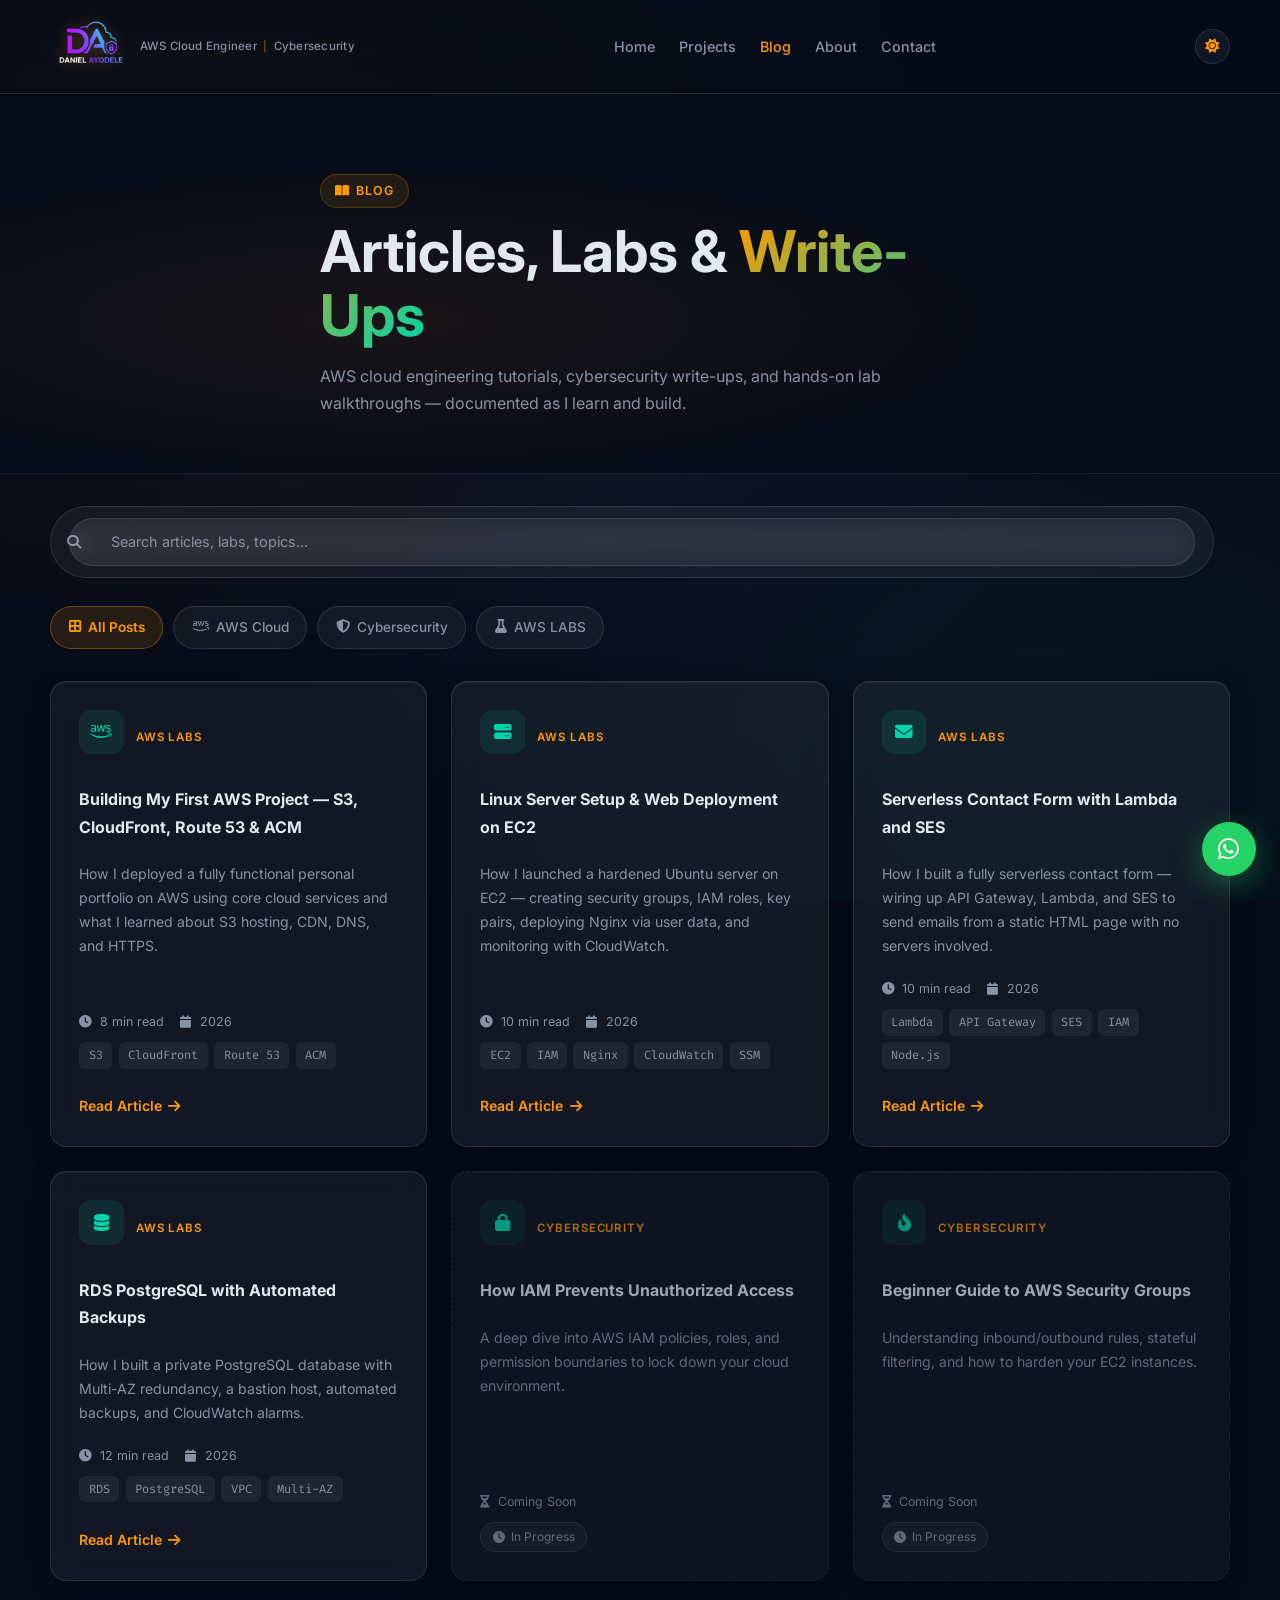
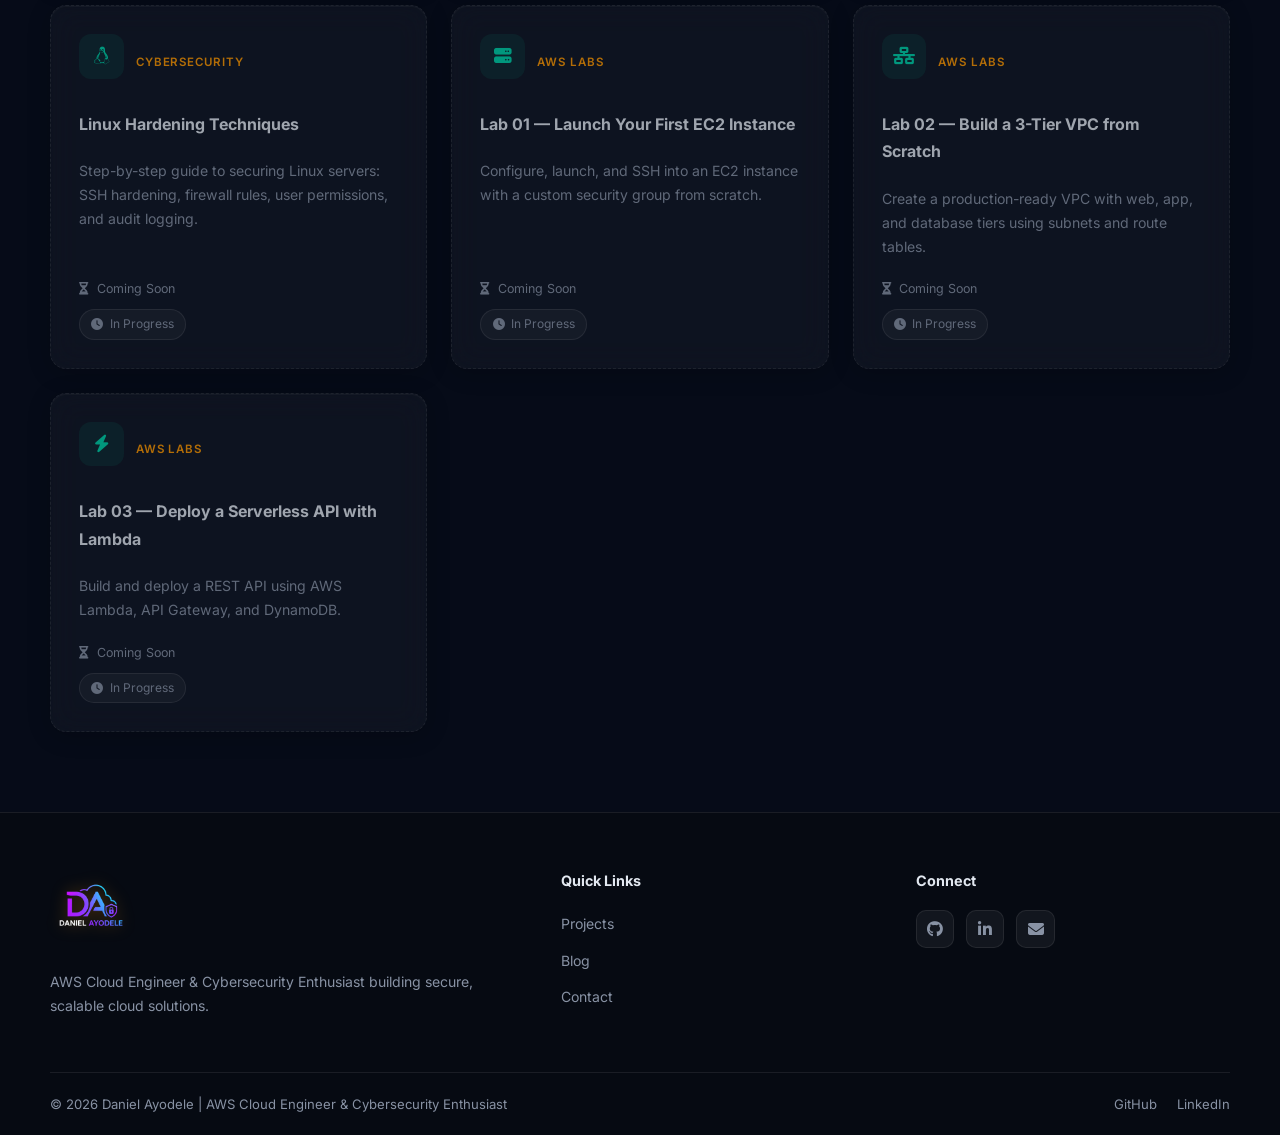
==== commit e9574a7a: "Add new blog post on RDS PostgreSQL with Automated Backups" ====
--- a/blog/index.html
+++ b/blog/index.html
@@ -116,13 +116,15 @@
             <span class="blog-cat">AWS LABS</span>
           </div>
           <h3>Linux Server Setup &amp; Web Deployment on EC2</h3>
-          <p>How I launched a hardened Ubuntu server on EC2 — creating security groups, IAM roles, key pairs, deploying Nginx via user data, and monitoring with CloudWatch.</p>
+          <p>How I launched a hardened Ubuntu server on EC2 — creating security groups, IAM roles, key pairs, deploying
+            Nginx via user data, and monitoring with CloudWatch.</p>
           <div class="blog-card-footer">
             <div class="blog-meta">
               <span><i class="fas fa-clock"></i> 10 min read</span>
               <span><i class="fas fa-calendar"></i> 2026</span>
             </div>
-            <div class="card-tech"><span>EC2</span><span>IAM</span><span>Nginx</span><span>CloudWatch</span><span>SSM</span></div>
+            <div class="card-tech">
+              <span>EC2</span><span>IAM</span><span>Nginx</span><span>CloudWatch</span><span>SSM</span></div>
             <a href="blog-post-2.html" class="card-link">Read Article <i class="fas fa-arrow-right"></i></a>
           </div>
         </article>
@@ -134,14 +136,35 @@
             <span class="blog-cat">AWS LABS</span>
           </div>
           <h3>Serverless Contact Form with Lambda and SES</h3>
-          <p>How I built a fully serverless contact form — wiring up API Gateway, Lambda, and SES to send emails from a static HTML page with no servers involved.</p>
+          <p>How I built a fully serverless contact form — wiring up API Gateway, Lambda, and SES to send emails from a
+            static HTML page with no servers involved.</p>
           <div class="blog-card-footer">
             <div class="blog-meta">
               <span><i class="fas fa-clock"></i> 10 min read</span>
               <span><i class="fas fa-calendar"></i> 2026</span>
             </div>
-            <div class="card-tech"><span>Lambda</span><span>API Gateway</span><span>SES</span><span>IAM</span><span>Node.js</span></div>
+            <div class="card-tech"><span>Lambda</span><span>API
+                Gateway</span><span>SES</span><span>IAM</span><span>Node.js</span></div>
             <a href="blog-post-3.html" class="card-link">Read Article <i class="fas fa-arrow-right"></i></a>
+          </div>
+        </article>
+
+        <!-- POST 04 — AWS -->
+        <article class="blog-card" data-category="aws">
+          <div class="blog-card-top">
+            <div class="blog-icon"><i class="fas fa-database"></i></div>
+            <span class="blog-cat">AWS LABS</span>
+          </div>
+          <h3>RDS PostgreSQL with Automated Backups</h3>
+          <p>How I built a private PostgreSQL database with Multi-AZ redundancy, a bastion host, automated backups, and
+            CloudWatch alarms.</p>
+          <div class="blog-card-footer">
+            <div class="blog-meta">
+              <span><i class="fas fa-clock"></i> 12 min read</span>
+              <span><i class="fas fa-calendar"></i> 2026</span>
+            </div>
+            <div class="card-tech"><span>RDS</span><span>PostgreSQL</span><span>VPC</span><span>Multi-AZ</span></div>
+            <a href="blog-post-4.html" class="card-link">Read Article <i class="fas fa-arrow-right"></i></a>
           </div>
         </article>
 
@@ -152,7 +175,8 @@
             <span class="blog-cat">Cybersecurity</span>
           </div>
           <h3>How IAM Prevents Unauthorized Access</h3>
-          <p>A deep dive into AWS IAM policies, roles, and permission boundaries to lock down your cloud environment.</p>
+          <p>A deep dive into AWS IAM policies, roles, and permission boundaries to lock down your cloud environment.
+          </p>
           <div class="blog-card-footer">
             <div class="blog-meta">
               <span><i class="fas fa-hourglass-half"></i> Coming Soon</span>
@@ -303,4 +327,4 @@
   <script src="../js/blog.js"></script>
 </body>
 
-</html>
+</html>
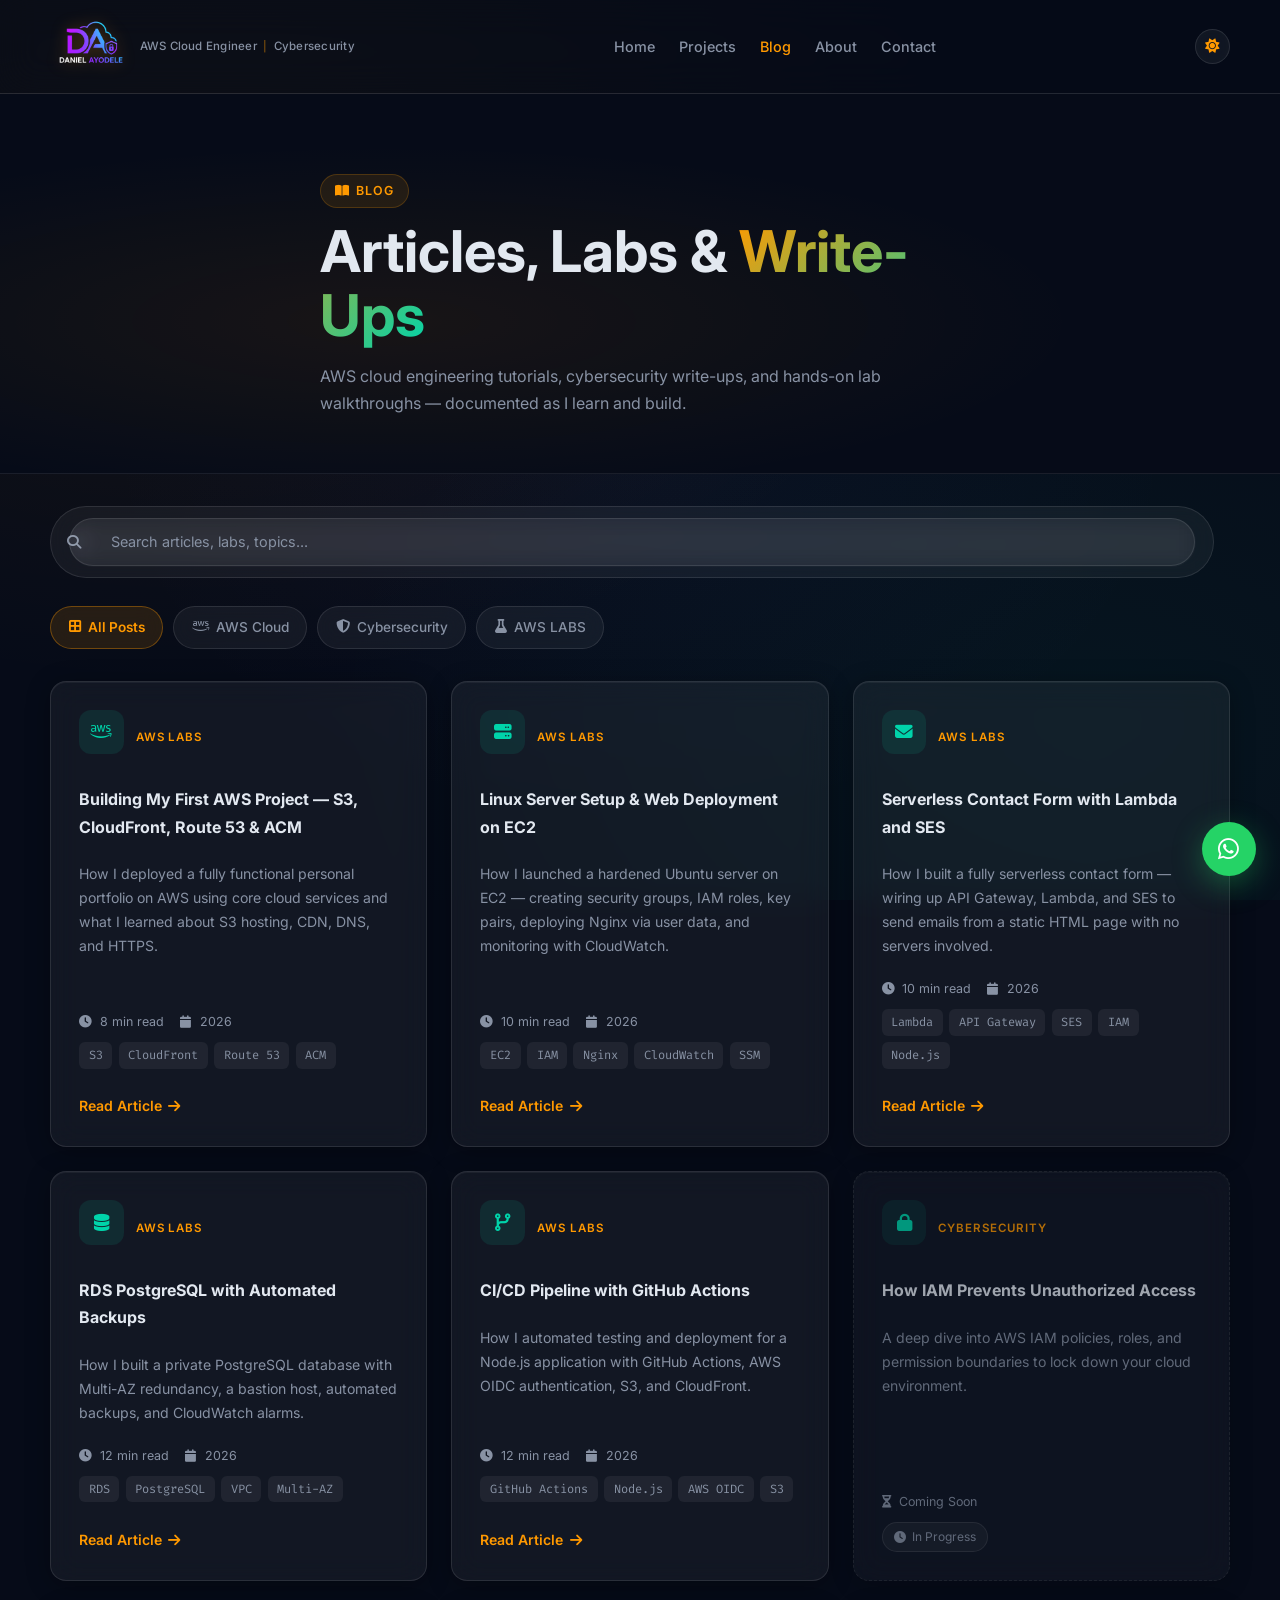
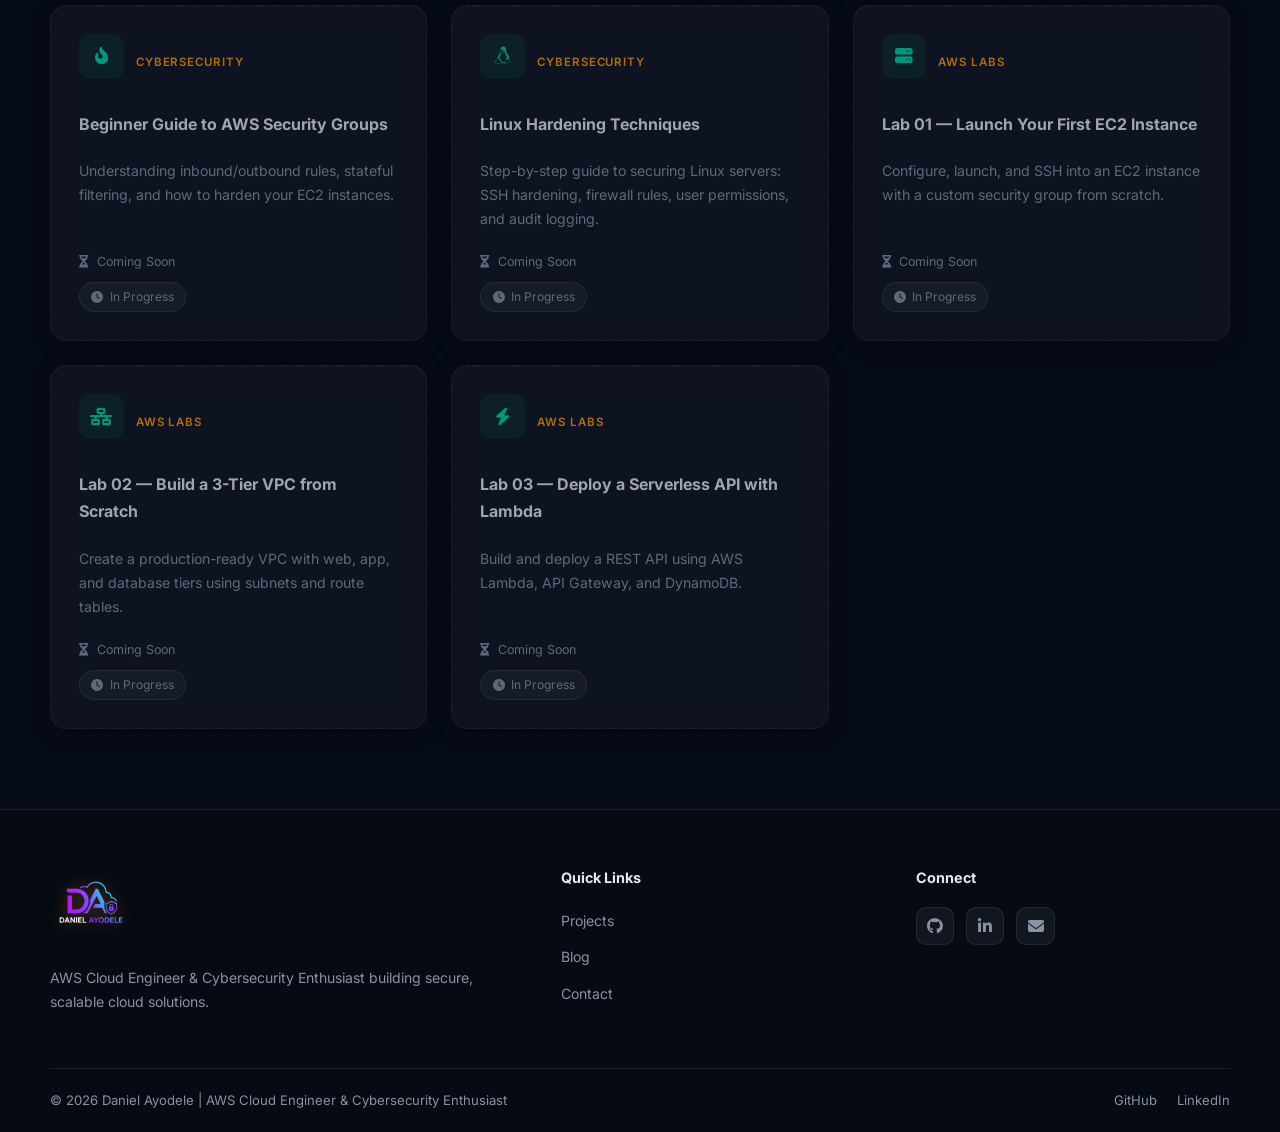
==== commit eac8bda4: "Add blog post on CI/CD Pipeline with GitHub Actions" ====
--- a/blog/index.html
+++ b/blog/index.html
@@ -124,7 +124,8 @@
               <span><i class="fas fa-calendar"></i> 2026</span>
             </div>
             <div class="card-tech">
-              <span>EC2</span><span>IAM</span><span>Nginx</span><span>CloudWatch</span><span>SSM</span></div>
+              <span>EC2</span><span>IAM</span><span>Nginx</span><span>CloudWatch</span><span>SSM</span>
+            </div>
             <a href="blog-post-2.html" class="card-link">Read Article <i class="fas fa-arrow-right"></i></a>
           </div>
         </article>
@@ -165,6 +166,25 @@
             </div>
             <div class="card-tech"><span>RDS</span><span>PostgreSQL</span><span>VPC</span><span>Multi-AZ</span></div>
             <a href="blog-post-4.html" class="card-link">Read Article <i class="fas fa-arrow-right"></i></a>
+          </div>
+        </article>
+
+        <!-- POST 05 — AWS -->
+        <article class="blog-card" data-category="aws">
+          <div class="blog-card-top">
+            <div class="blog-icon"><i class="fas fa-code-branch"></i></div>
+            <span class="blog-cat">AWS LABS</span>
+          </div>
+          <h3>CI/CD Pipeline with GitHub Actions</h3>
+          <p>How I automated testing and deployment for a Node.js application with GitHub Actions, AWS OIDC
+            authentication, S3, and CloudFront.</p>
+          <div class="blog-card-footer">
+            <div class="blog-meta">
+              <span><i class="fas fa-clock"></i> 12 min read</span>
+              <span><i class="fas fa-calendar"></i> 2026</span>
+            </div>
+            <div class="card-tech"><span>GitHub Actions</span><span>Node.js</span><span>AWS OIDC</span><span>S3</span></div>
+            <a href="blog-post-5.html" class="card-link">Read Article <i class="fas fa-arrow-right"></i></a>
           </div>
         </article>
 
--- a/css/style.css
+++ b/css/style.css
@@ -768,6 +768,13 @@
   font-size: 0.88rem;
   font-weight: 600;
   transition: gap 0.2s;
+}
+
+.project-card-actions {
+  display: flex;
+  flex-wrap: wrap;
+  gap: 1.25rem;
+  margin-top: 1rem;
 }
 
 .card-link:hover {
@@ -2948,4 +2955,4 @@
   .screenshot-grid {
     grid-template-columns: 1fr;
   }
-}
+}
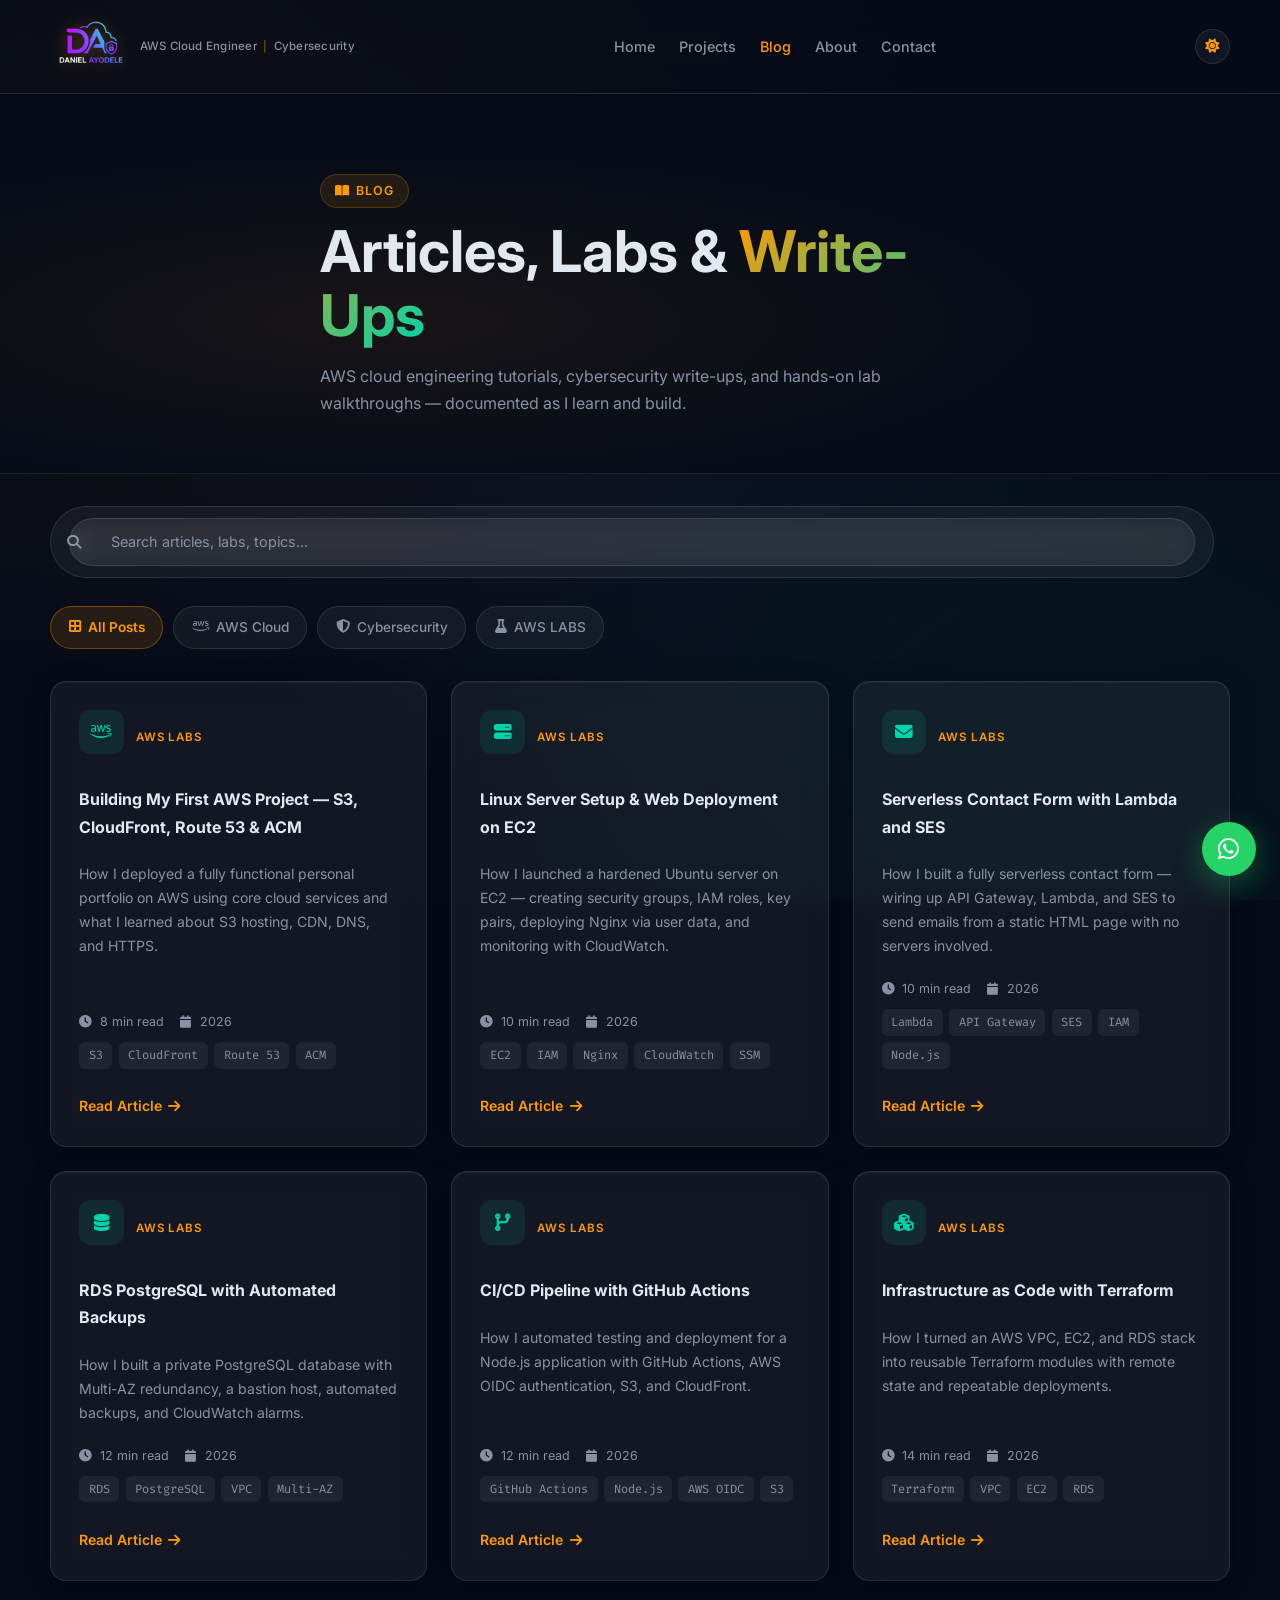
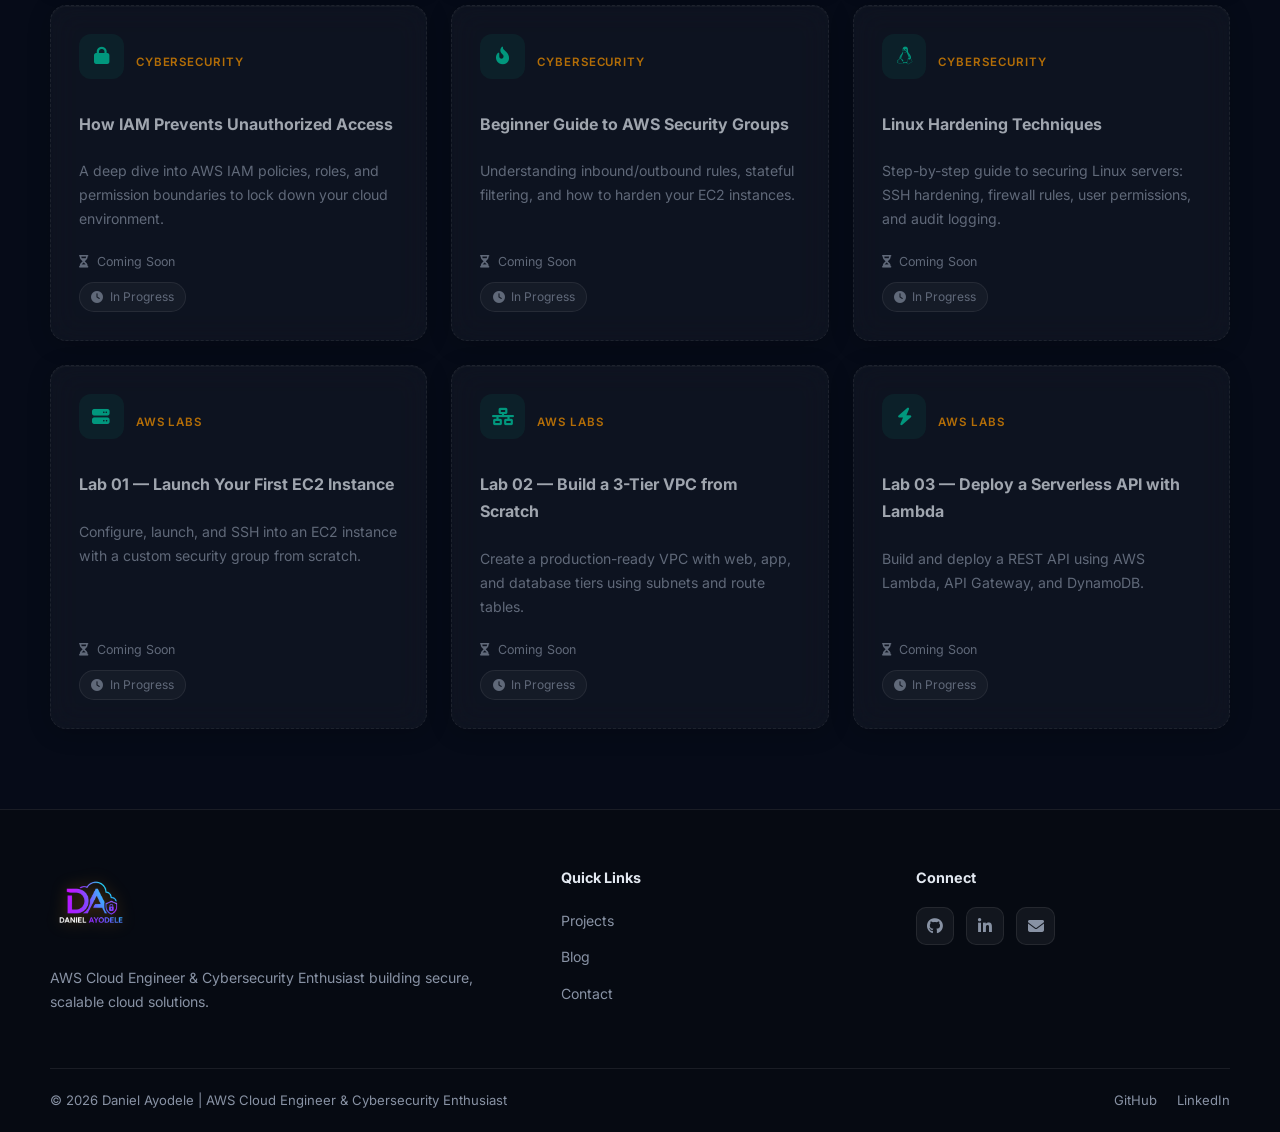
==== commit e4ec1c1f: "Add new blog post on Infrastructure as Code with Terraform" ====
--- a/blog/index.html
+++ b/blog/index.html
@@ -183,8 +183,27 @@
               <span><i class="fas fa-clock"></i> 12 min read</span>
               <span><i class="fas fa-calendar"></i> 2026</span>
             </div>
-            <div class="card-tech"><span>GitHub Actions</span><span>Node.js</span><span>AWS OIDC</span><span>S3</span></div>
+            <div class="card-tech"><span>GitHub Actions</span><span>Node.js</span><span>AWS OIDC</span><span>S3</span>
+            </div>
             <a href="blog-post-5.html" class="card-link">Read Article <i class="fas fa-arrow-right"></i></a>
+          </div>
+        </article>
+
+        <!-- POST 06 — AWS -->
+        <article class="blog-card" data-category="aws">
+          <div class="blog-card-top">
+            <div class="blog-icon"><i class="fas fa-cubes"></i></div>
+            <span class="blog-cat">AWS LABS</span>
+          </div>
+          <h3>Infrastructure as Code with Terraform</h3>
+          <p>How I turned an AWS VPC, EC2, and RDS stack into reusable Terraform modules with remote state and repeatable deployments.</p>
+          <div class="blog-card-footer">
+            <div class="blog-meta">
+              <span><i class="fas fa-clock"></i> 14 min read</span>
+              <span><i class="fas fa-calendar"></i> 2026</span>
+            </div>
+            <div class="card-tech"><span>Terraform</span><span>VPC</span><span>EC2</span><span>RDS</span></div>
+            <a href="blog-post-6.html" class="card-link">Read Article <i class="fas fa-arrow-right"></i></a>
           </div>
         </article>
 
